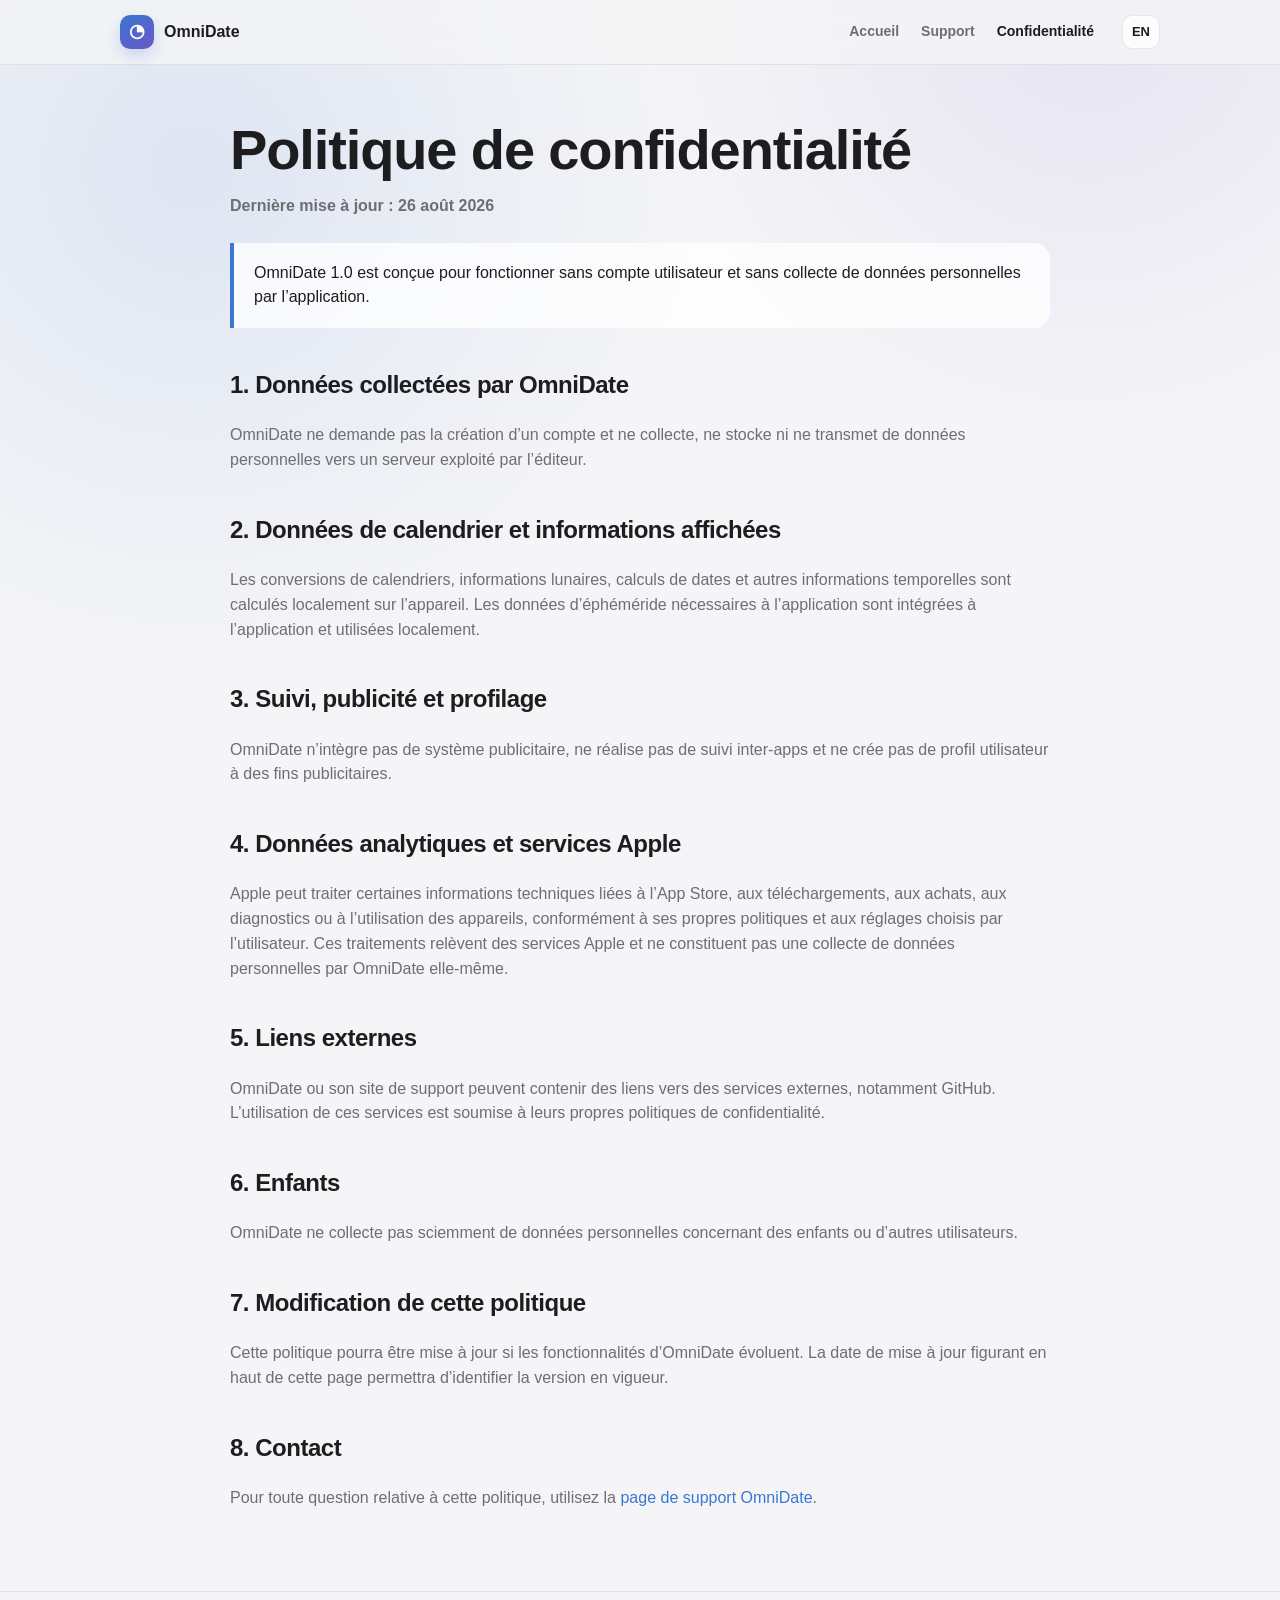
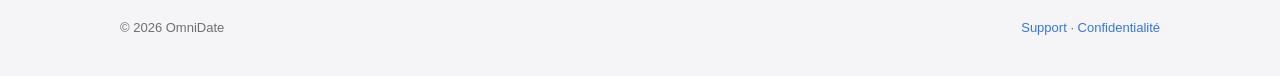
==== privacy.html @ d21fefaf "Add files via upload" ====
<!doctype html>
<html lang="fr">
<head>
  <meta charset="utf-8">
  <meta name="viewport" content="width=device-width, initial-scale=1">
  <meta name="description" content="Politique de confidentialité de l'application OmniDate.">
  <title>Confidentialité — OmniDate</title>
  <link rel="stylesheet" href="styles.css">
</head>
<body>

<header>
  <div class="wrap">
    <nav aria-label="Navigation principale">
      <a class="brand" href="index.html">
        <span class="logo">◔</span>
        <span>OmniDate</span>
      </a>
      <a class="navlink " href="index.html">
        <span data-lang="fr">Accueil</span><span data-lang="en">Home</span>
      </a>
      <a class="navlink " href="support.html">Support</a>
      <a class="navlink active" href="privacy.html">
        <span data-lang="fr">Confidentialité</span><span data-lang="en">Privacy</span>
      </a>
      <button id="langButton" class="lang" type="button" aria-label="Changer de langue">EN</button>
    </nav>
  </div>
</header>

<main class="content">
  <div data-lang="fr">
    <h1>Politique de confidentialité</h1>
    <p><strong>Dernière mise à jour : 26 août 2026</strong></p>

    <div class="notice">
      OmniDate 1.0 est conçue pour fonctionner sans compte utilisateur et sans collecte
      de données personnelles par l’application.
    </div>

    <h2>1. Données collectées par OmniDate</h2>
    <p>
      OmniDate ne demande pas la création d’un compte et ne collecte, ne stocke ni ne
      transmet de données personnelles vers un serveur exploité par l’éditeur.
    </p>

    <h2>2. Données de calendrier et informations affichées</h2>
    <p>
      Les conversions de calendriers, informations lunaires, calculs de dates et autres
      informations temporelles sont calculés localement sur l’appareil. Les données
      d’éphéméride nécessaires à l’application sont intégrées à l’application et utilisées
      localement.
    </p>

    <h2>3. Suivi, publicité et profilage</h2>
    <p>
      OmniDate n’intègre pas de système publicitaire, ne réalise pas de suivi inter-apps
      et ne crée pas de profil utilisateur à des fins publicitaires.
    </p>

    <h2>4. Données analytiques et services Apple</h2>
    <p>
      Apple peut traiter certaines informations techniques liées à l’App Store,
      aux téléchargements, aux achats, aux diagnostics ou à l’utilisation des appareils,
      conformément à ses propres politiques et aux réglages choisis par l’utilisateur.
      Ces traitements relèvent des services Apple et ne constituent pas une collecte
      de données personnelles par OmniDate elle-même.
    </p>

    <h2>5. Liens externes</h2>
    <p>
      OmniDate ou son site de support peuvent contenir des liens vers des services externes,
      notamment GitHub. L’utilisation de ces services est soumise à leurs propres politiques
      de confidentialité.
    </p>

    <h2>6. Enfants</h2>
    <p>
      OmniDate ne collecte pas sciemment de données personnelles concernant des enfants
      ou d’autres utilisateurs.
    </p>

    <h2>7. Modification de cette politique</h2>
    <p>
      Cette politique pourra être mise à jour si les fonctionnalités d’OmniDate évoluent.
      La date de mise à jour figurant en haut de cette page permettra d’identifier la version
      en vigueur.
    </p>

    <h2>8. Contact</h2>
    <p>
      Pour toute question relative à cette politique, utilisez la
      <a href="support.html">page de support OmniDate</a>.
    </p>
  </div>

  <div data-lang="en">
    <h1>Privacy Policy</h1>
    <p><strong>Last updated: August 26, 2026</strong></p>

    <div class="notice">
      OmniDate 1.0 is designed to work without a user account and without personal-data
      collection by the app.
    </div>

    <h2>1. Data collected by OmniDate</h2>
    <p>
      OmniDate does not require an account and does not collect, store or transmit personal
      data to a server operated by the developer.
    </p>

    <h2>2. Calendar data and displayed information</h2>
    <p>
      Calendar conversions, Moon information, date calculations and other time-related
      information are processed locally on the device. Name-day data required by the app
      is bundled with the app and used locally.
    </p>

    <h2>3. Tracking, advertising and profiling</h2>
    <p>
      OmniDate contains no advertising system, performs no cross-app tracking, and does not
      create advertising profiles.
    </p>

    <h2>4. Analytics data and Apple services</h2>
    <p>
      Apple may process certain technical information related to the App Store, downloads,
      purchases, diagnostics or device usage, according to Apple's own policies and the
      user's settings. Such processing is part of Apple's services and is not personal-data
      collection by OmniDate itself.
    </p>

    <h2>5. External links</h2>
    <p>
      OmniDate or its support website may contain links to external services, including
      GitHub. Use of those services is governed by their own privacy policies.
    </p>

    <h2>6. Children</h2>
    <p>
      OmniDate does not knowingly collect personal data from children or other users.
    </p>

    <h2>7. Changes to this policy</h2>
    <p>
      This policy may be updated if OmniDate's features change. The date shown at the top
      of this page identifies the current version.
    </p>

    <h2>8. Contact</h2>
    <p>
      For questions about this policy, please use the
      <a href="support.html">OmniDate support page</a>.
    </p>
  </div>
</main>

<footer>
  <div class="wrap footerrow">
    <span>© 2026 OmniDate</span>
    <span>
      <a href="support.html">Support</a> ·
      <a href="privacy.html"><span data-lang="fr">Confidentialité</span><span data-lang="en">Privacy</span></a>
    </span>
  </div>
</footer>

<script src="site.js"></script>
</body>
</html>
---- styles.css ----
:root {
  color-scheme: light dark;
  --bg: #f5f5f7;
  --card: rgba(255,255,255,.78);
  --text: #1d1d1f;
  --muted: #6e6e73;
  --line: rgba(0,0,0,.08);
  --accent: #3a76d2;
  --accent2: #6957c8;
  --shadow: 0 18px 50px rgba(0,0,0,.08);
}

@media (prefers-color-scheme: dark) {
  :root {
    --bg: #0d0d0f;
    --card: rgba(28,28,30,.82);
    --text: #f5f5f7;
    --muted: #a1a1a6;
    --line: rgba(255,255,255,.10);
    --shadow: 0 18px 50px rgba(0,0,0,.30);
  }
}

* { box-sizing: border-box; }

html { scroll-behavior: smooth; }

body {
  margin: 0;
  font-family: -apple-system, BlinkMacSystemFont, "Segoe UI", Roboto, Helvetica, Arial, sans-serif;
  color: var(--text);
  background:
    radial-gradient(circle at 15% 10%, rgba(58,118,210,.12), transparent 32rem),
    radial-gradient(circle at 85% 0%, rgba(105,87,200,.11), transparent 28rem),
    var(--bg);
  line-height: 1.55;
}

a { color: var(--accent); text-decoration: none; }
a:hover { text-decoration: underline; }

.wrap {
  width: min(1040px, calc(100% - 40px));
  margin: 0 auto;
}

header {
  position: sticky;
  top: 0;
  z-index: 20;
  backdrop-filter: blur(18px);
  -webkit-backdrop-filter: blur(18px);
  background: color-mix(in srgb, var(--bg) 78%, transparent);
  border-bottom: 1px solid var(--line);
}

nav {
  min-height: 64px;
  display: flex;
  align-items: center;
  gap: 22px;
}

.brand {
  display: inline-flex;
  align-items: center;
  gap: 10px;
  margin-right: auto;
  font-weight: 700;
  color: var(--text);
}

.brand:hover { text-decoration: none; }

.logo {
  width: 34px;
  height: 34px;
  border-radius: 10px;
  display: grid;
  place-items: center;
  background: linear-gradient(145deg, var(--accent), var(--accent2));
  color: white;
  box-shadow: 0 6px 16px rgba(58,118,210,.24);
  font-size: 18px;
}

.navlink {
  color: var(--muted);
  font-size: 14px;
  font-weight: 600;
}

.navlink.active { color: var(--text); }

.hero {
  padding: 84px 0 50px;
  text-align: center;
}

.eyebrow {
  color: var(--accent);
  font-weight: 700;
  letter-spacing: .02em;
  font-size: 14px;
}

h1 {
  margin: 10px 0 12px;
  font-size: clamp(46px, 8vw, 78px);
  line-height: .98;
  letter-spacing: -.055em;
}

.lead {
  width: min(720px, 100%);
  margin: 0 auto;
  color: var(--muted);
  font-size: clamp(19px, 2.4vw, 24px);
}

.pills {
  margin-top: 28px;
  display: flex;
  flex-wrap: wrap;
  gap: 10px;
  justify-content: center;
}

.pill {
  border: 1px solid var(--line);
  background: var(--card);
  border-radius: 999px;
  padding: 8px 13px;
  color: var(--muted);
  font-size: 13px;
  font-weight: 600;
}

.grid {
  display: grid;
  grid-template-columns: repeat(3, 1fr);
  gap: 18px;
  padding: 20px 0 70px;
}

.card {
  border: 1px solid var(--line);
  background: var(--card);
  border-radius: 24px;
  padding: 26px;
  box-shadow: var(--shadow);
  backdrop-filter: blur(16px);
  -webkit-backdrop-filter: blur(16px);
}

.card h2, .content h1, .content h2 { letter-spacing: -.02em; }
.card h2 { margin-top: 0; font-size: 21px; }
.card p { margin-bottom: 0; color: var(--muted); }

.icon {
  font-size: 26px;
  margin-bottom: 16px;
}

.content {
  width: min(820px, calc(100% - 40px));
  margin: 58px auto 80px;
}

.content h1 {
  font-size: clamp(38px, 6vw, 56px);
  margin-bottom: 12px;
}

.content h2 {
  margin-top: 38px;
  font-size: 24px;
}

.content p, .content li {
  color: var(--muted);
}

.notice {
  margin: 24px 0;
  padding: 18px 20px;
  border-left: 4px solid var(--accent);
  background: var(--card);
  border-radius: 0 16px 16px 0;
}

.actions {
  display: flex;
  flex-wrap: wrap;
  gap: 12px;
  margin: 28px 0;
}

.button {
  display: inline-flex;
  align-items: center;
  justify-content: center;
  padding: 11px 16px;
  border-radius: 12px;
  background: var(--accent);
  color: white;
  font-weight: 700;
}

.button.secondary {
  color: var(--text);
  background: var(--card);
  border: 1px solid var(--line);
}

.button:hover { text-decoration: none; filter: brightness(.98); }

.lang {
  margin-left: 6px;
  border: 1px solid var(--line);
  background: var(--card);
  color: var(--text);
  border-radius: 10px;
  padding: 6px 9px;
  font: inherit;
  font-size: 13px;
  font-weight: 700;
  cursor: pointer;
}

[data-lang="en"] { display: none; }
body.en [data-lang="fr"] { display: none; }
body.en [data-lang="en"] { display: block; }
body.en span[data-lang="en"], body.en a[data-lang="en"] { display: inline; }

footer {
  border-top: 1px solid var(--line);
  color: var(--muted);
  font-size: 13px;
  padding: 26px 0 38px;
}

.footerrow {
  display: flex;
  justify-content: space-between;
  gap: 18px;
  flex-wrap: wrap;
}

@media (max-width: 760px) {
  nav { gap: 12px; }
  .navlink { display: none; }
  .grid { grid-template-columns: 1fr; }
  .hero { padding-top: 58px; }
  .card { padding: 22px; }
}
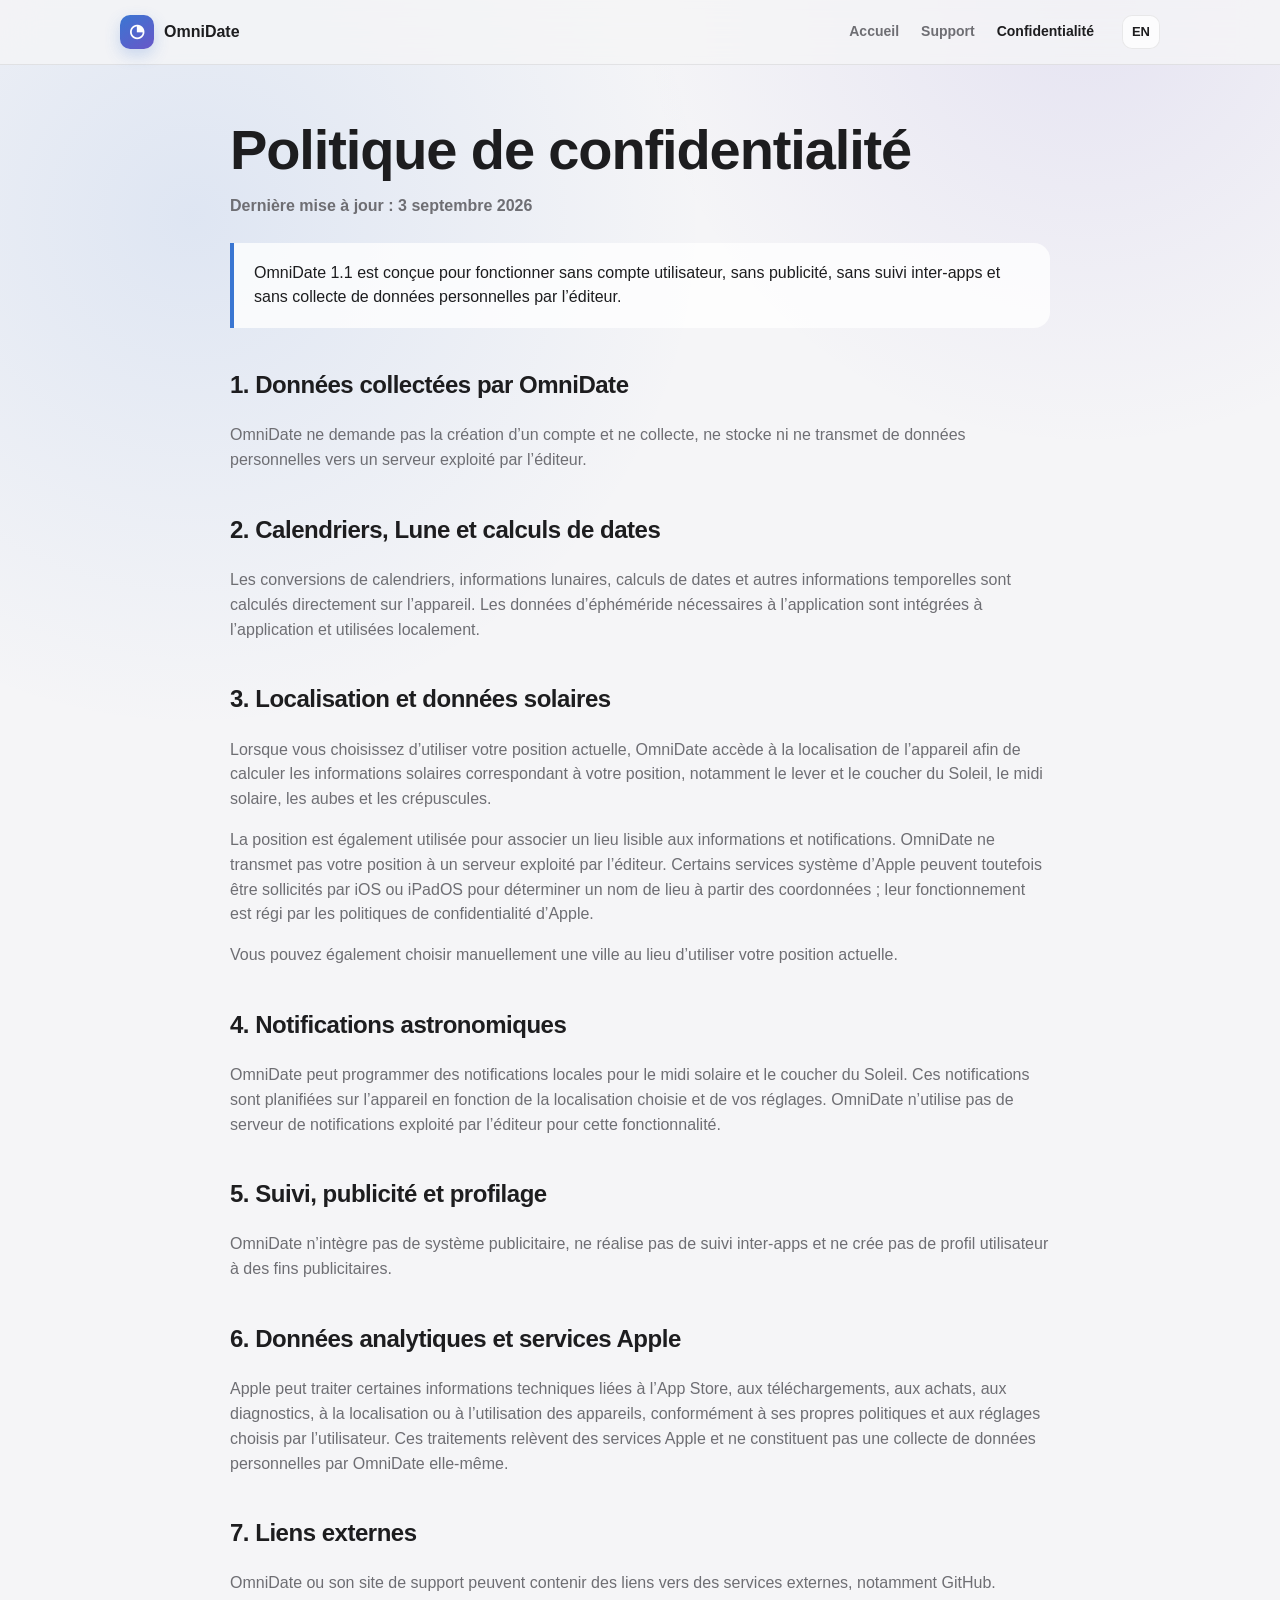
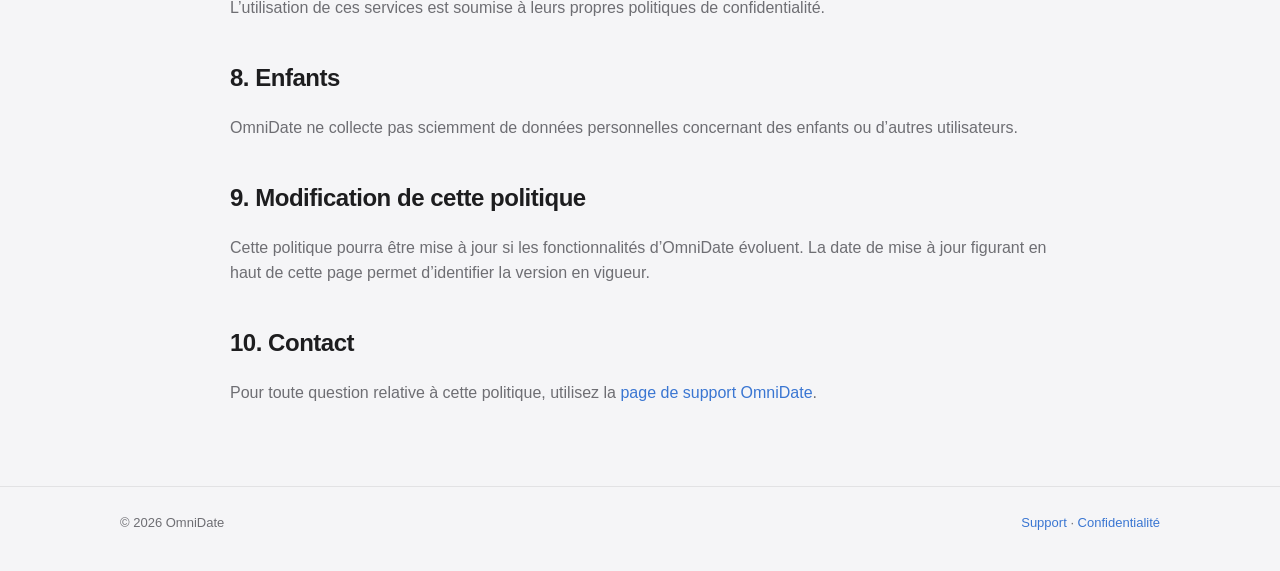
==== commit 0ded9ef9: "Revise privacy policy for OmniDate 1.1" ====
--- a/privacy.html
+++ b/privacy.html
@@ -16,10 +16,10 @@
         <span class="logo">◔</span>
         <span>OmniDate</span>
       </a>
-      <a class="navlink " href="index.html">
+      <a class="navlink" href="index.html">
         <span data-lang="fr">Accueil</span><span data-lang="en">Home</span>
       </a>
-      <a class="navlink " href="support.html">Support</a>
+      <a class="navlink" href="support.html">Support</a>
       <a class="navlink active" href="privacy.html">
         <span data-lang="fr">Confidentialité</span><span data-lang="en">Privacy</span>
       </a>
@@ -31,63 +31,82 @@
 <main class="content">
   <div data-lang="fr">
     <h1>Politique de confidentialité</h1>
-    <p><strong>Dernière mise à jour : 26 août 2026</strong></p>
+    <p><strong>Dernière mise à jour : 3 septembre 2026</strong></p>
 
     <div class="notice">
-      OmniDate 1.0 est conçue pour fonctionner sans compte utilisateur et sans collecte
-      de données personnelles par l’application.
+      OmniDate 1.1 est conçue pour fonctionner sans compte utilisateur, sans publicité,
+      sans suivi inter-apps et sans collecte de données personnelles par l’éditeur.
     </div>
 
     <h2>1. Données collectées par OmniDate</h2>
     <p>
-      OmniDate ne demande pas la création d’un compte et ne collecte, ne stocke ni ne
-      transmet de données personnelles vers un serveur exploité par l’éditeur.
-    </p>
-
-    <h2>2. Données de calendrier et informations affichées</h2>
-    <p>
-      Les conversions de calendriers, informations lunaires, calculs de dates et autres
-      informations temporelles sont calculés localement sur l’appareil. Les données
-      d’éphéméride nécessaires à l’application sont intégrées à l’application et utilisées
-      localement.
-    </p>
-
-    <h2>3. Suivi, publicité et profilage</h2>
+      OmniDate ne demande pas la création d’un compte et ne collecte, ne stocke ni ne transmet
+      de données personnelles vers un serveur exploité par l’éditeur.
+    </p>
+
+    <h2>2. Calendriers, Lune et calculs de dates</h2>
+    <p>
+      Les conversions de calendriers, informations lunaires, calculs de dates et autres informations
+      temporelles sont calculés directement sur l’appareil. Les données d’éphéméride nécessaires
+      à l’application sont intégrées à l’application et utilisées localement.
+    </p>
+
+    <h2>3. Localisation et données solaires</h2>
+    <p>
+      Lorsque vous choisissez d’utiliser votre position actuelle, OmniDate accède à la localisation
+      de l’appareil afin de calculer les informations solaires correspondant à votre position,
+      notamment le lever et le coucher du Soleil, le midi solaire, les aubes et les crépuscules.
+    </p>
+    <p>
+      La position est également utilisée pour associer un lieu lisible aux informations et notifications.
+      OmniDate ne transmet pas votre position à un serveur exploité par l’éditeur. Certains services système
+      d’Apple peuvent toutefois être sollicités par iOS ou iPadOS pour déterminer un nom de lieu à partir
+      des coordonnées ; leur fonctionnement est régi par les politiques de confidentialité d’Apple.
+    </p>
+    <p>
+      Vous pouvez également choisir manuellement une ville au lieu d’utiliser votre position actuelle.
+    </p>
+
+    <h2>4. Notifications astronomiques</h2>
+    <p>
+      OmniDate peut programmer des notifications locales pour le midi solaire et le coucher du Soleil.
+      Ces notifications sont planifiées sur l’appareil en fonction de la localisation choisie et de vos réglages.
+      OmniDate n’utilise pas de serveur de notifications exploité par l’éditeur pour cette fonctionnalité.
+    </p>
+
+    <h2>5. Suivi, publicité et profilage</h2>
     <p>
       OmniDate n’intègre pas de système publicitaire, ne réalise pas de suivi inter-apps
       et ne crée pas de profil utilisateur à des fins publicitaires.
     </p>
 
-    <h2>4. Données analytiques et services Apple</h2>
-    <p>
-      Apple peut traiter certaines informations techniques liées à l’App Store,
-      aux téléchargements, aux achats, aux diagnostics ou à l’utilisation des appareils,
-      conformément à ses propres politiques et aux réglages choisis par l’utilisateur.
-      Ces traitements relèvent des services Apple et ne constituent pas une collecte
-      de données personnelles par OmniDate elle-même.
-    </p>
-
-    <h2>5. Liens externes</h2>
+    <h2>6. Données analytiques et services Apple</h2>
+    <p>
+      Apple peut traiter certaines informations techniques liées à l’App Store, aux téléchargements,
+      aux achats, aux diagnostics, à la localisation ou à l’utilisation des appareils, conformément à ses propres
+      politiques et aux réglages choisis par l’utilisateur. Ces traitements relèvent des services Apple et ne
+      constituent pas une collecte de données personnelles par OmniDate elle-même.
+    </p>
+
+    <h2>7. Liens externes</h2>
     <p>
       OmniDate ou son site de support peuvent contenir des liens vers des services externes,
-      notamment GitHub. L’utilisation de ces services est soumise à leurs propres politiques
-      de confidentialité.
-    </p>
-
-    <h2>6. Enfants</h2>
+      notamment GitHub. L’utilisation de ces services est soumise à leurs propres politiques de confidentialité.
+    </p>
+
+    <h2>8. Enfants</h2>
     <p>
       OmniDate ne collecte pas sciemment de données personnelles concernant des enfants
       ou d’autres utilisateurs.
     </p>
 
-    <h2>7. Modification de cette politique</h2>
+    <h2>9. Modification de cette politique</h2>
     <p>
       Cette politique pourra être mise à jour si les fonctionnalités d’OmniDate évoluent.
-      La date de mise à jour figurant en haut de cette page permettra d’identifier la version
-      en vigueur.
-    </p>
-
-    <h2>8. Contact</h2>
+      La date de mise à jour figurant en haut de cette page permet d’identifier la version en vigueur.
+    </p>
+
+    <h2>10. Contact</h2>
     <p>
       Pour toute question relative à cette politique, utilisez la
       <a href="support.html">page de support OmniDate</a>.
@@ -96,11 +115,11 @@
 
   <div data-lang="en">
     <h1>Privacy Policy</h1>
-    <p><strong>Last updated: August 26, 2026</strong></p>
+    <p><strong>Last updated: September 3, 2026</strong></p>
 
     <div class="notice">
-      OmniDate 1.0 is designed to work without a user account and without personal-data
-      collection by the app.
+      OmniDate 1.1 is designed to work without a user account, advertising,
+      cross-app tracking or personal-data collection by the developer.
     </div>
 
     <h2>1. Data collected by OmniDate</h2>
@@ -109,45 +128,66 @@
       data to a server operated by the developer.
     </p>
 
-    <h2>2. Calendar data and displayed information</h2>
-    <p>
-      Calendar conversions, Moon information, date calculations and other time-related
-      information are processed locally on the device. Name-day data required by the app
-      is bundled with the app and used locally.
-    </p>
-
-    <h2>3. Tracking, advertising and profiling</h2>
-    <p>
-      OmniDate contains no advertising system, performs no cross-app tracking, and does not
-      create advertising profiles.
-    </p>
-
-    <h2>4. Analytics data and Apple services</h2>
-    <p>
-      Apple may process certain technical information related to the App Store, downloads,
-      purchases, diagnostics or device usage, according to Apple's own policies and the
-      user's settings. Such processing is part of Apple's services and is not personal-data
-      collection by OmniDate itself.
-    </p>
-
-    <h2>5. External links</h2>
-    <p>
-      OmniDate or its support website may contain links to external services, including
-      GitHub. Use of those services is governed by their own privacy policies.
-    </p>
-
-    <h2>6. Children</h2>
+    <h2>2. Calendars, Moon information and date calculations</h2>
+    <p>
+      Calendar conversions, Moon information, date calculations and other time-related information
+      are processed directly on the device. Ephemeris data required by the app is bundled with the app
+      and used locally.
+    </p>
+
+    <h2>3. Location and solar data</h2>
+    <p>
+      When you choose to use your current location, OmniDate accesses the device location to calculate
+      solar information for that position, including sunrise, sunset, solar noon, dawn and dusk.
+    </p>
+    <p>
+      Location is also used to associate a readable place name with displayed information and notifications.
+      OmniDate does not send your location to a server operated by the developer. Apple system services may,
+      however, be used by iOS or iPadOS to determine a place name from coordinates; such processing is governed
+      by Apple's own privacy policies.
+    </p>
+    <p>
+      You may also select a city manually instead of using your current location.
+    </p>
+
+    <h2>4. Astronomical notifications</h2>
+    <p>
+      OmniDate can schedule local notifications for solar noon and sunset. These notifications are scheduled
+      on the device according to the selected location and your settings. OmniDate does not use a notification
+      server operated by the developer for this feature.
+    </p>
+
+    <h2>5. Tracking, advertising and profiling</h2>
+    <p>
+      OmniDate contains no advertising system, performs no cross-app tracking and does not create
+      advertising profiles.
+    </p>
+
+    <h2>6. Analytics data and Apple services</h2>
+    <p>
+      Apple may process certain technical information related to the App Store, downloads, purchases,
+      diagnostics, location or device usage, according to Apple's own policies and the user's settings.
+      Such processing is part of Apple's services and is not personal-data collection by OmniDate itself.
+    </p>
+
+    <h2>7. External links</h2>
+    <p>
+      OmniDate or its support website may contain links to external services, including GitHub.
+      Use of those services is governed by their own privacy policies.
+    </p>
+
+    <h2>8. Children</h2>
     <p>
       OmniDate does not knowingly collect personal data from children or other users.
     </p>
 
-    <h2>7. Changes to this policy</h2>
+    <h2>9. Changes to this policy</h2>
     <p>
       This policy may be updated if OmniDate's features change. The date shown at the top
       of this page identifies the current version.
     </p>
 
-    <h2>8. Contact</h2>
+    <h2>10. Contact</h2>
     <p>
       For questions about this policy, please use the
       <a href="support.html">OmniDate support page</a>.
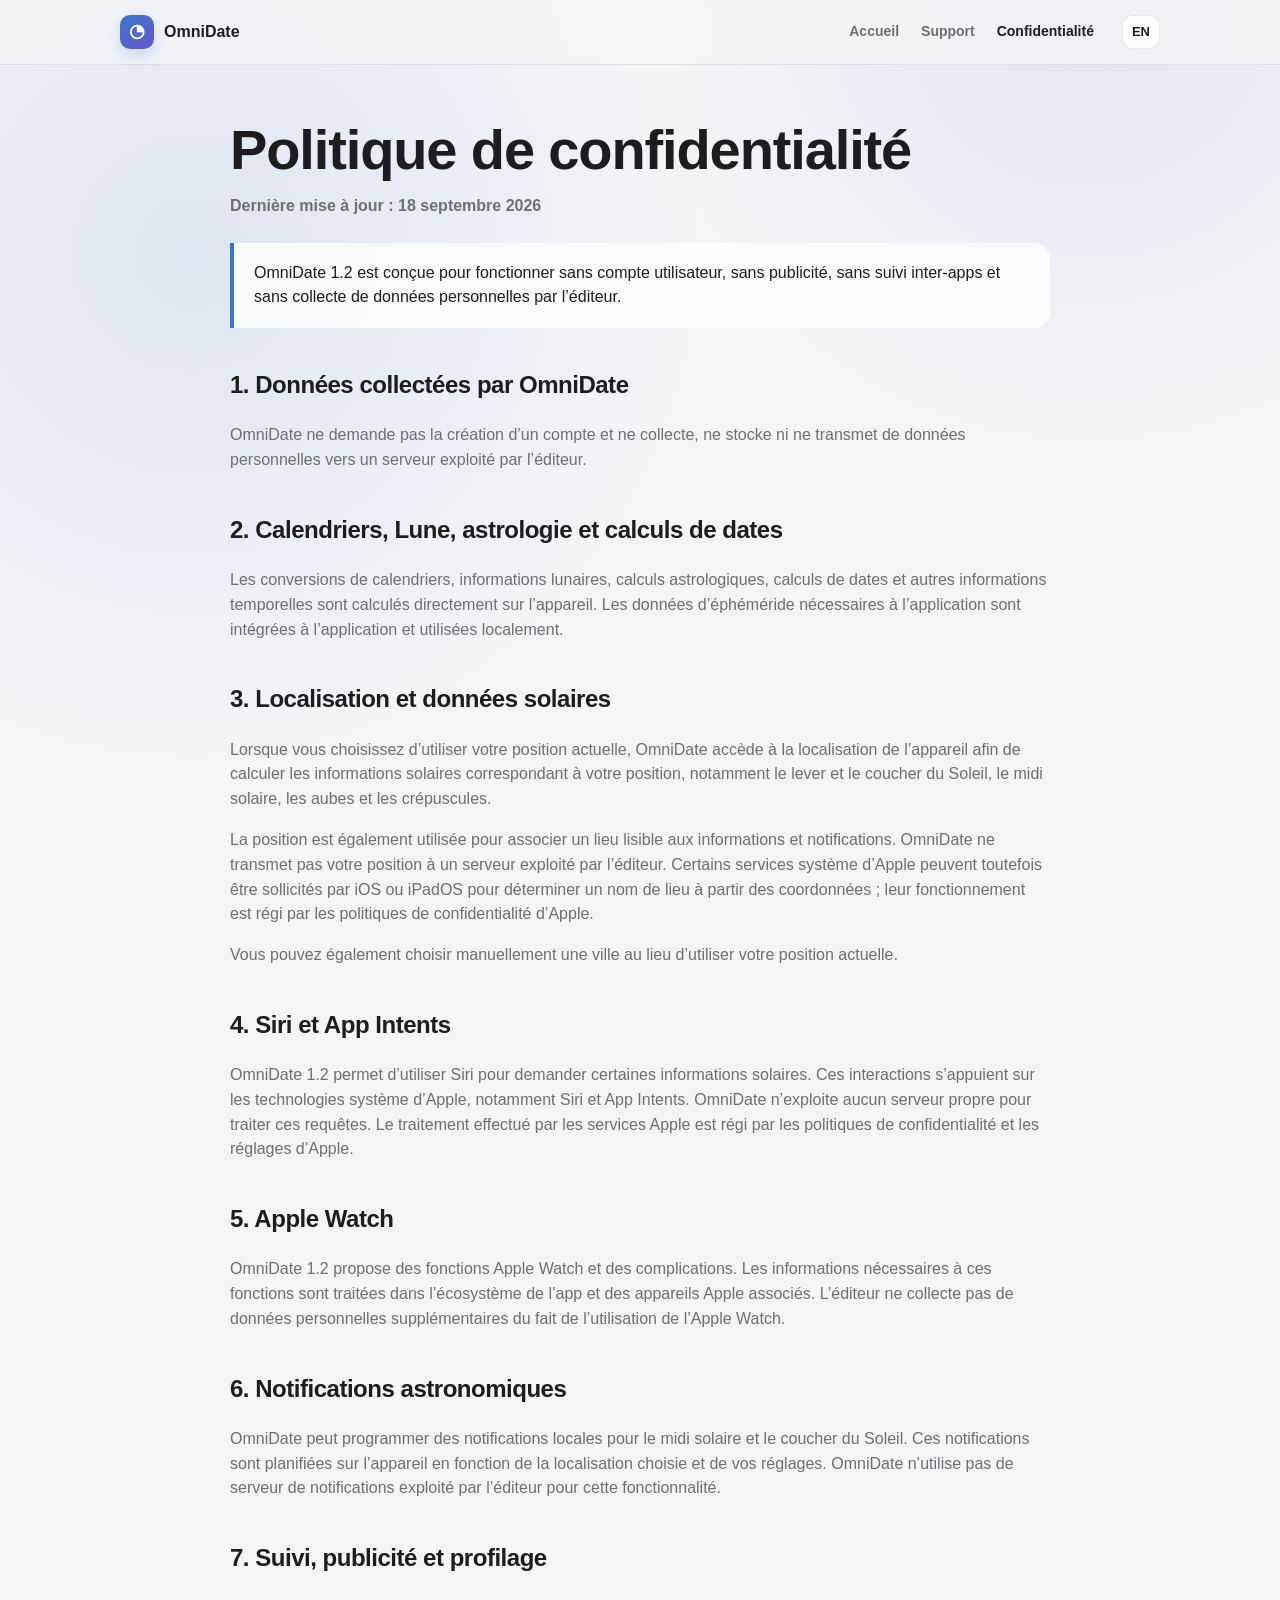
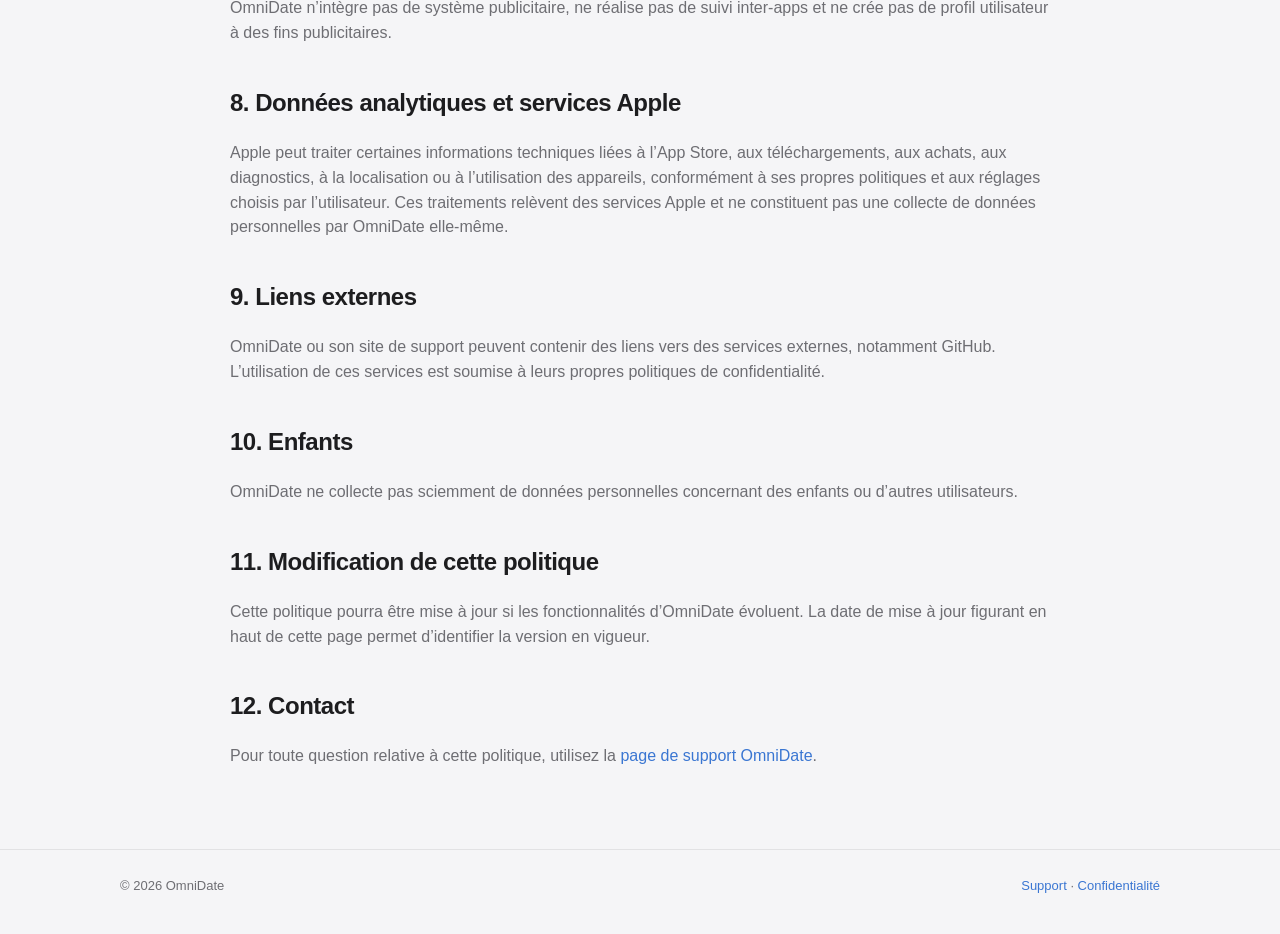
==== commit 27c5b1aa: "Add files via upload Update website for OmniDate 1.2" ====
--- a/privacy.html
+++ b/privacy.html
@@ -31,10 +31,10 @@
 <main class="content">
   <div data-lang="fr">
     <h1>Politique de confidentialité</h1>
-    <p><strong>Dernière mise à jour : 3 septembre 2026</strong></p>
+    <p><strong>Dernière mise à jour : 18 septembre 2026</strong></p>
 
     <div class="notice">
-      OmniDate 1.1 est conçue pour fonctionner sans compte utilisateur, sans publicité,
+      OmniDate 1.2 est conçue pour fonctionner sans compte utilisateur, sans publicité,
       sans suivi inter-apps et sans collecte de données personnelles par l’éditeur.
     </div>
 
@@ -44,11 +44,11 @@
       de données personnelles vers un serveur exploité par l’éditeur.
     </p>
 
-    <h2>2. Calendriers, Lune et calculs de dates</h2>
-    <p>
-      Les conversions de calendriers, informations lunaires, calculs de dates et autres informations
-      temporelles sont calculés directement sur l’appareil. Les données d’éphéméride nécessaires
-      à l’application sont intégrées à l’application et utilisées localement.
+    <h2>2. Calendriers, Lune, astrologie et calculs de dates</h2>
+    <p>
+      Les conversions de calendriers, informations lunaires, calculs astrologiques, calculs de dates
+      et autres informations temporelles sont calculés directement sur l’appareil. Les données d’éphéméride
+      nécessaires à l’application sont intégrées à l’application et utilisées localement.
     </p>
 
     <h2>3. Localisation et données solaires</h2>
@@ -67,20 +67,35 @@
       Vous pouvez également choisir manuellement une ville au lieu d’utiliser votre position actuelle.
     </p>
 
-    <h2>4. Notifications astronomiques</h2>
+    <h2>4. Siri et App Intents</h2>
+    <p>
+      OmniDate 1.2 permet d’utiliser Siri pour demander certaines informations solaires.
+      Ces interactions s’appuient sur les technologies système d’Apple, notamment Siri et App Intents.
+      OmniDate n’exploite aucun serveur propre pour traiter ces requêtes. Le traitement effectué par
+      les services Apple est régi par les politiques de confidentialité et les réglages d’Apple.
+    </p>
+
+    <h2>5. Apple Watch</h2>
+    <p>
+      OmniDate 1.2 propose des fonctions Apple Watch et des complications. Les informations nécessaires
+      à ces fonctions sont traitées dans l’écosystème de l’app et des appareils Apple associés.
+      L’éditeur ne collecte pas de données personnelles supplémentaires du fait de l’utilisation de l’Apple Watch.
+    </p>
+
+    <h2>6. Notifications astronomiques</h2>
     <p>
       OmniDate peut programmer des notifications locales pour le midi solaire et le coucher du Soleil.
       Ces notifications sont planifiées sur l’appareil en fonction de la localisation choisie et de vos réglages.
       OmniDate n’utilise pas de serveur de notifications exploité par l’éditeur pour cette fonctionnalité.
     </p>
 
-    <h2>5. Suivi, publicité et profilage</h2>
+    <h2>7. Suivi, publicité et profilage</h2>
     <p>
       OmniDate n’intègre pas de système publicitaire, ne réalise pas de suivi inter-apps
       et ne crée pas de profil utilisateur à des fins publicitaires.
     </p>
 
-    <h2>6. Données analytiques et services Apple</h2>
+    <h2>8. Données analytiques et services Apple</h2>
     <p>
       Apple peut traiter certaines informations techniques liées à l’App Store, aux téléchargements,
       aux achats, aux diagnostics, à la localisation ou à l’utilisation des appareils, conformément à ses propres
@@ -88,25 +103,25 @@
       constituent pas une collecte de données personnelles par OmniDate elle-même.
     </p>
 
-    <h2>7. Liens externes</h2>
+    <h2>9. Liens externes</h2>
     <p>
       OmniDate ou son site de support peuvent contenir des liens vers des services externes,
       notamment GitHub. L’utilisation de ces services est soumise à leurs propres politiques de confidentialité.
     </p>
 
-    <h2>8. Enfants</h2>
+    <h2>10. Enfants</h2>
     <p>
       OmniDate ne collecte pas sciemment de données personnelles concernant des enfants
       ou d’autres utilisateurs.
     </p>
 
-    <h2>9. Modification de cette politique</h2>
+    <h2>11. Modification de cette politique</h2>
     <p>
       Cette politique pourra être mise à jour si les fonctionnalités d’OmniDate évoluent.
       La date de mise à jour figurant en haut de cette page permet d’identifier la version en vigueur.
     </p>
 
-    <h2>10. Contact</h2>
+    <h2>12. Contact</h2>
     <p>
       Pour toute question relative à cette politique, utilisez la
       <a href="support.html">page de support OmniDate</a>.
@@ -115,10 +130,10 @@
 
   <div data-lang="en">
     <h1>Privacy Policy</h1>
-    <p><strong>Last updated: September 3, 2026</strong></p>
+    <p><strong>Last updated: September 18, 2026</strong></p>
 
     <div class="notice">
-      OmniDate 1.1 is designed to work without a user account, advertising,
+      OmniDate 1.2 is designed to work without a user account, advertising,
       cross-app tracking or personal-data collection by the developer.
     </div>
 
@@ -128,11 +143,11 @@
       data to a server operated by the developer.
     </p>
 
-    <h2>2. Calendars, Moon information and date calculations</h2>
-    <p>
-      Calendar conversions, Moon information, date calculations and other time-related information
-      are processed directly on the device. Ephemeris data required by the app is bundled with the app
-      and used locally.
+    <h2>2. Calendars, Moon information, astrology and date calculations</h2>
+    <p>
+      Calendar conversions, Moon information, astrology calculations, date calculations
+      and other time-related information are processed directly on the device. Ephemeris data
+      required by the app is bundled with the app and used locally.
     </p>
 
     <h2>3. Location and solar data</h2>
@@ -150,44 +165,59 @@
       You may also select a city manually instead of using your current location.
     </p>
 
-    <h2>4. Astronomical notifications</h2>
+    <h2>4. Siri and App Intents</h2>
+    <p>
+      OmniDate 1.2 lets you use Siri to request selected solar information.
+      These interactions rely on Apple system technologies, including Siri and App Intents.
+      OmniDate does not use its own server to process these requests. Processing performed by
+      Apple services is governed by Apple's privacy policies and user settings.
+    </p>
+
+    <h2>5. Apple Watch</h2>
+    <p>
+      OmniDate 1.2 includes Apple Watch features and complications. Information required
+      for these features is handled within the app and the associated Apple device ecosystem.
+      The developer does not collect additional personal data as a result of Apple Watch use.
+    </p>
+
+    <h2>6. Astronomical notifications</h2>
     <p>
       OmniDate can schedule local notifications for solar noon and sunset. These notifications are scheduled
       on the device according to the selected location and your settings. OmniDate does not use a notification
       server operated by the developer for this feature.
     </p>
 
-    <h2>5. Tracking, advertising and profiling</h2>
+    <h2>7. Tracking, advertising and profiling</h2>
     <p>
       OmniDate contains no advertising system, performs no cross-app tracking and does not create
       advertising profiles.
     </p>
 
-    <h2>6. Analytics data and Apple services</h2>
+    <h2>8. Analytics data and Apple services</h2>
     <p>
       Apple may process certain technical information related to the App Store, downloads, purchases,
       diagnostics, location or device usage, according to Apple's own policies and the user's settings.
       Such processing is part of Apple's services and is not personal-data collection by OmniDate itself.
     </p>
 
-    <h2>7. External links</h2>
+    <h2>9. External links</h2>
     <p>
       OmniDate or its support website may contain links to external services, including GitHub.
       Use of those services is governed by their own privacy policies.
     </p>
 
-    <h2>8. Children</h2>
+    <h2>10. Children</h2>
     <p>
       OmniDate does not knowingly collect personal data from children or other users.
     </p>
 
-    <h2>9. Changes to this policy</h2>
+    <h2>11. Changes to this policy</h2>
     <p>
       This policy may be updated if OmniDate's features change. The date shown at the top
       of this page identifies the current version.
     </p>
 
-    <h2>10. Contact</h2>
+    <h2>12. Contact</h2>
     <p>
       For questions about this policy, please use the
       <a href="support.html">OmniDate support page</a>.
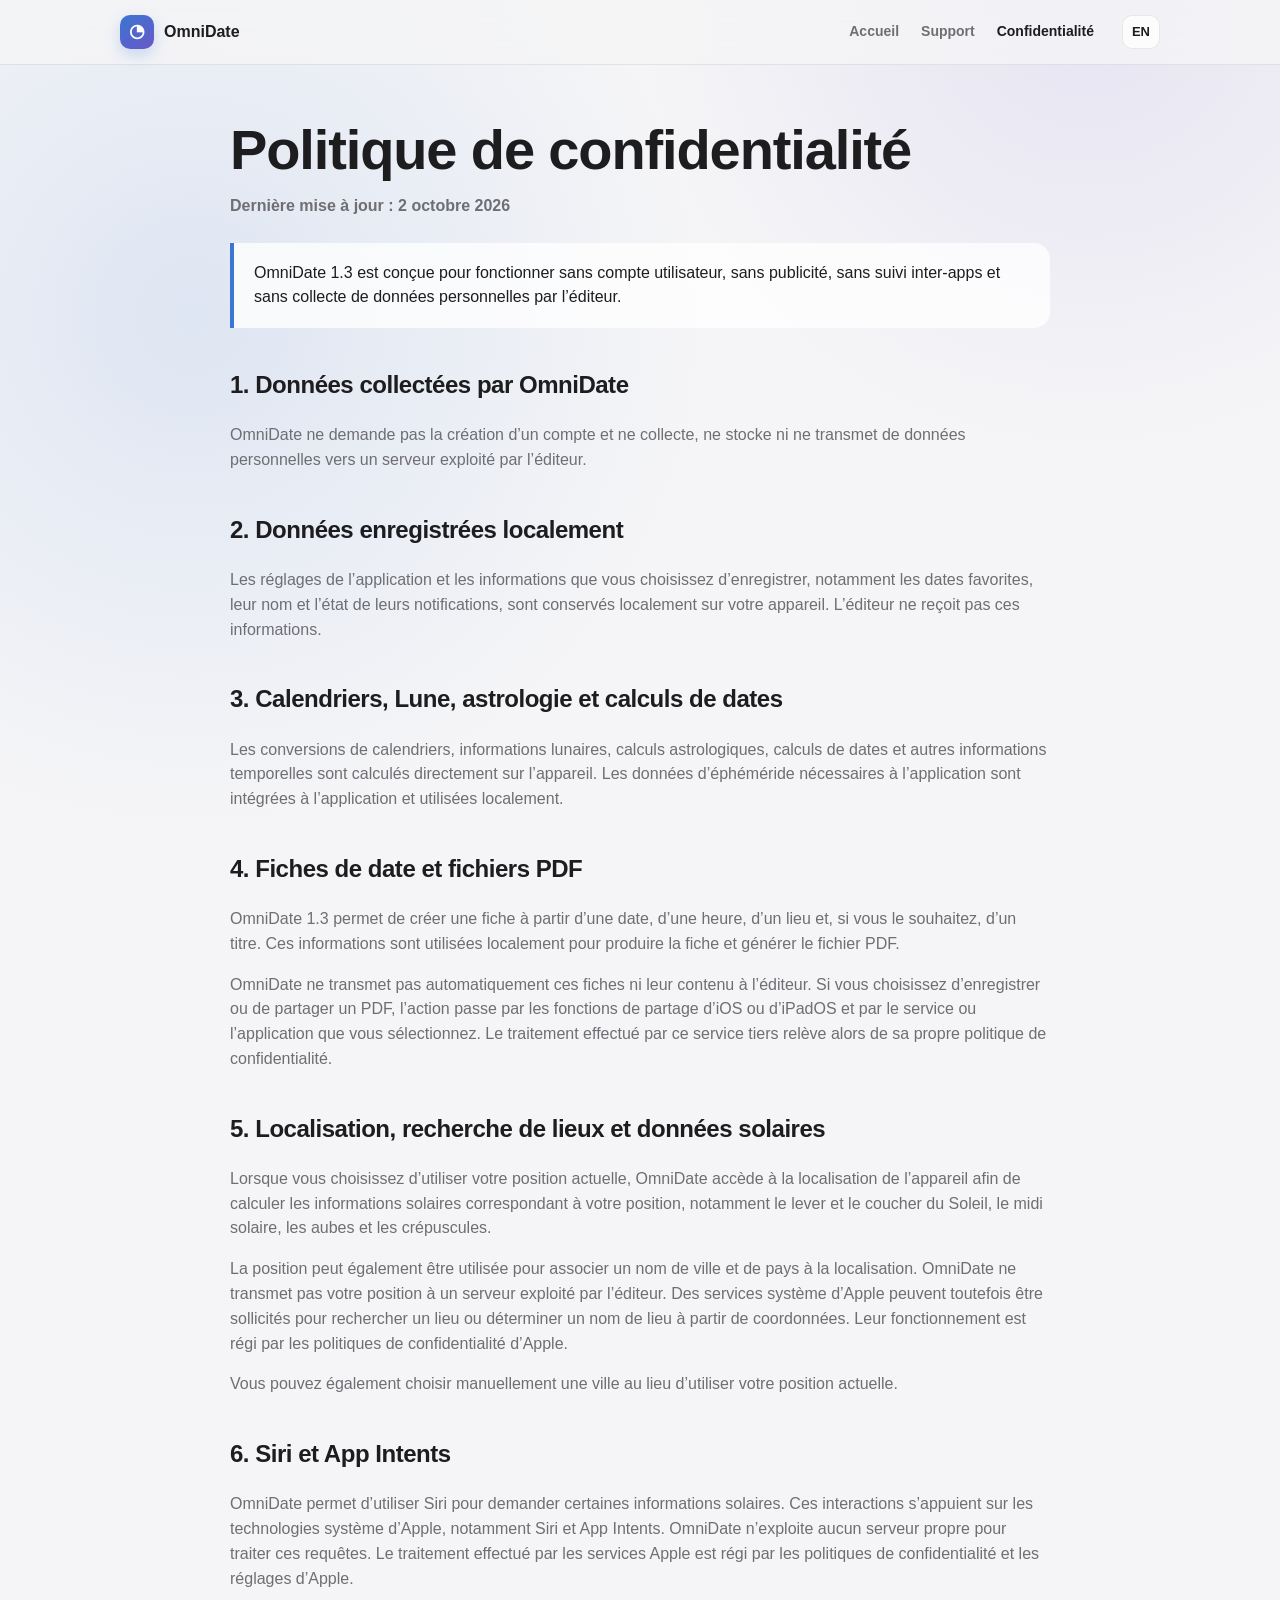
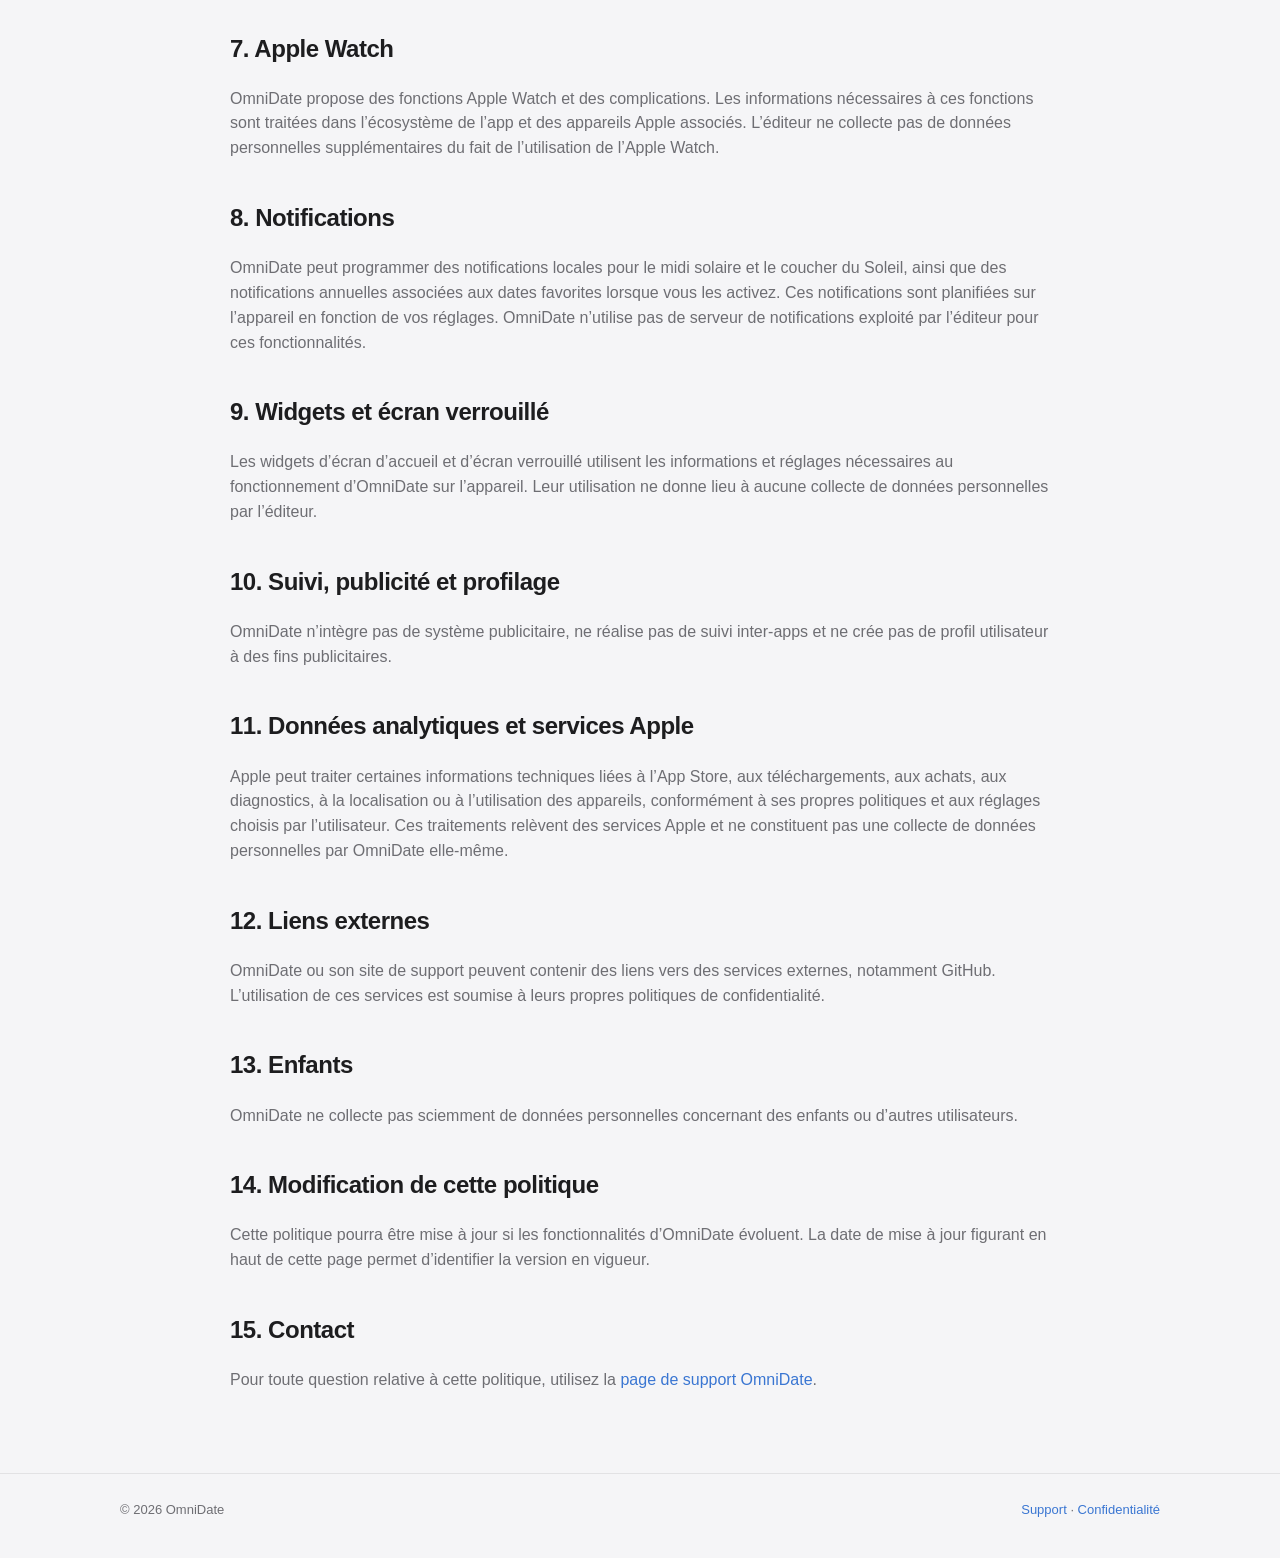
==== commit 579d8b65: "Version 1.3 (17)" ====
--- a/privacy.html
+++ b/privacy.html
@@ -31,10 +31,10 @@
 <main class="content">
   <div data-lang="fr">
     <h1>Politique de confidentialité</h1>
-    <p><strong>Dernière mise à jour : 18 septembre 2026</strong></p>
+    <p><strong>Dernière mise à jour : 2 octobre 2026</strong></p>
 
     <div class="notice">
-      OmniDate 1.2 est conçue pour fonctionner sans compte utilisateur, sans publicité,
+      OmniDate 1.3 est conçue pour fonctionner sans compte utilisateur, sans publicité,
       sans suivi inter-apps et sans collecte de données personnelles par l’éditeur.
     </div>
 
@@ -44,58 +44,86 @@
       de données personnelles vers un serveur exploité par l’éditeur.
     </p>
 
-    <h2>2. Calendriers, Lune, astrologie et calculs de dates</h2>
+    <h2>2. Données enregistrées localement</h2>
+    <p>
+      Les réglages de l’application et les informations que vous choisissez d’enregistrer,
+      notamment les dates favorites, leur nom et l’état de leurs notifications, sont conservés
+      localement sur votre appareil. L’éditeur ne reçoit pas ces informations.
+    </p>
+
+    <h2>3. Calendriers, Lune, astrologie et calculs de dates</h2>
     <p>
       Les conversions de calendriers, informations lunaires, calculs astrologiques, calculs de dates
       et autres informations temporelles sont calculés directement sur l’appareil. Les données d’éphéméride
       nécessaires à l’application sont intégrées à l’application et utilisées localement.
     </p>
 
-    <h2>3. Localisation et données solaires</h2>
+    <h2>4. Fiches de date et fichiers PDF</h2>
+    <p>
+      OmniDate 1.3 permet de créer une fiche à partir d’une date, d’une heure, d’un lieu
+      et, si vous le souhaitez, d’un titre. Ces informations sont utilisées localement pour produire
+      la fiche et générer le fichier PDF.
+    </p>
+    <p>
+      OmniDate ne transmet pas automatiquement ces fiches ni leur contenu à l’éditeur.
+      Si vous choisissez d’enregistrer ou de partager un PDF, l’action passe par les fonctions
+      de partage d’iOS ou d’iPadOS et par le service ou l’application que vous sélectionnez.
+      Le traitement effectué par ce service tiers relève alors de sa propre politique de confidentialité.
+    </p>
+
+    <h2>5. Localisation, recherche de lieux et données solaires</h2>
     <p>
       Lorsque vous choisissez d’utiliser votre position actuelle, OmniDate accède à la localisation
       de l’appareil afin de calculer les informations solaires correspondant à votre position,
       notamment le lever et le coucher du Soleil, le midi solaire, les aubes et les crépuscules.
     </p>
     <p>
-      La position est également utilisée pour associer un lieu lisible aux informations et notifications.
-      OmniDate ne transmet pas votre position à un serveur exploité par l’éditeur. Certains services système
-      d’Apple peuvent toutefois être sollicités par iOS ou iPadOS pour déterminer un nom de lieu à partir
-      des coordonnées ; leur fonctionnement est régi par les politiques de confidentialité d’Apple.
+      La position peut également être utilisée pour associer un nom de ville et de pays à la localisation.
+      OmniDate ne transmet pas votre position à un serveur exploité par l’éditeur. Des services système
+      d’Apple peuvent toutefois être sollicités pour rechercher un lieu ou déterminer un nom de lieu
+      à partir de coordonnées. Leur fonctionnement est régi par les politiques de confidentialité d’Apple.
     </p>
     <p>
       Vous pouvez également choisir manuellement une ville au lieu d’utiliser votre position actuelle.
     </p>
 
-    <h2>4. Siri et App Intents</h2>
-    <p>
-      OmniDate 1.2 permet d’utiliser Siri pour demander certaines informations solaires.
+    <h2>6. Siri et App Intents</h2>
+    <p>
+      OmniDate permet d’utiliser Siri pour demander certaines informations solaires.
       Ces interactions s’appuient sur les technologies système d’Apple, notamment Siri et App Intents.
       OmniDate n’exploite aucun serveur propre pour traiter ces requêtes. Le traitement effectué par
       les services Apple est régi par les politiques de confidentialité et les réglages d’Apple.
     </p>
 
-    <h2>5. Apple Watch</h2>
-    <p>
-      OmniDate 1.2 propose des fonctions Apple Watch et des complications. Les informations nécessaires
+    <h2>7. Apple Watch</h2>
+    <p>
+      OmniDate propose des fonctions Apple Watch et des complications. Les informations nécessaires
       à ces fonctions sont traitées dans l’écosystème de l’app et des appareils Apple associés.
       L’éditeur ne collecte pas de données personnelles supplémentaires du fait de l’utilisation de l’Apple Watch.
     </p>
 
-    <h2>6. Notifications astronomiques</h2>
-    <p>
-      OmniDate peut programmer des notifications locales pour le midi solaire et le coucher du Soleil.
-      Ces notifications sont planifiées sur l’appareil en fonction de la localisation choisie et de vos réglages.
-      OmniDate n’utilise pas de serveur de notifications exploité par l’éditeur pour cette fonctionnalité.
-    </p>
-
-    <h2>7. Suivi, publicité et profilage</h2>
+    <h2>8. Notifications</h2>
+    <p>
+      OmniDate peut programmer des notifications locales pour le midi solaire et le coucher du Soleil,
+      ainsi que des notifications annuelles associées aux dates favorites lorsque vous les activez.
+      Ces notifications sont planifiées sur l’appareil en fonction de vos réglages.
+      OmniDate n’utilise pas de serveur de notifications exploité par l’éditeur pour ces fonctionnalités.
+    </p>
+
+    <h2>9. Widgets et écran verrouillé</h2>
+    <p>
+      Les widgets d’écran d’accueil et d’écran verrouillé utilisent les informations et réglages
+      nécessaires au fonctionnement d’OmniDate sur l’appareil. Leur utilisation ne donne lieu
+      à aucune collecte de données personnelles par l’éditeur.
+    </p>
+
+    <h2>10. Suivi, publicité et profilage</h2>
     <p>
       OmniDate n’intègre pas de système publicitaire, ne réalise pas de suivi inter-apps
       et ne crée pas de profil utilisateur à des fins publicitaires.
     </p>
 
-    <h2>8. Données analytiques et services Apple</h2>
+    <h2>11. Données analytiques et services Apple</h2>
     <p>
       Apple peut traiter certaines informations techniques liées à l’App Store, aux téléchargements,
       aux achats, aux diagnostics, à la localisation ou à l’utilisation des appareils, conformément à ses propres
@@ -103,25 +131,25 @@
       constituent pas une collecte de données personnelles par OmniDate elle-même.
     </p>
 
-    <h2>9. Liens externes</h2>
+    <h2>12. Liens externes</h2>
     <p>
       OmniDate ou son site de support peuvent contenir des liens vers des services externes,
       notamment GitHub. L’utilisation de ces services est soumise à leurs propres politiques de confidentialité.
     </p>
 
-    <h2>10. Enfants</h2>
+    <h2>13. Enfants</h2>
     <p>
       OmniDate ne collecte pas sciemment de données personnelles concernant des enfants
       ou d’autres utilisateurs.
     </p>
 
-    <h2>11. Modification de cette politique</h2>
+    <h2>14. Modification de cette politique</h2>
     <p>
       Cette politique pourra être mise à jour si les fonctionnalités d’OmniDate évoluent.
       La date de mise à jour figurant en haut de cette page permet d’identifier la version en vigueur.
     </p>
 
-    <h2>12. Contact</h2>
+    <h2>15. Contact</h2>
     <p>
       Pour toute question relative à cette politique, utilisez la
       <a href="support.html">page de support OmniDate</a>.
@@ -130,10 +158,10 @@
 
   <div data-lang="en">
     <h1>Privacy Policy</h1>
-    <p><strong>Last updated: September 18, 2026</strong></p>
+    <p><strong>Last updated: October 2, 2026</strong></p>
 
     <div class="notice">
-      OmniDate 1.2 is designed to work without a user account, advertising,
+      OmniDate 1.3 is designed to work without a user account, advertising,
       cross-app tracking or personal-data collection by the developer.
     </div>
 
@@ -143,81 +171,108 @@
       data to a server operated by the developer.
     </p>
 
-    <h2>2. Calendars, Moon information, astrology and date calculations</h2>
+    <h2>2. Data stored locally</h2>
+    <p>
+      App settings and information you choose to save, including favourite dates,
+      their names and notification status, are stored locally on your device.
+      The developer does not receive this information.
+    </p>
+
+    <h2>3. Calendars, Moon information, astrology and date calculations</h2>
     <p>
       Calendar conversions, Moon information, astrology calculations, date calculations
       and other time-related information are processed directly on the device. Ephemeris data
       required by the app is bundled with the app and used locally.
     </p>
 
-    <h2>3. Location and solar data</h2>
+    <h2>4. Date sheets and PDF files</h2>
+    <p>
+      OmniDate 1.3 can create a date sheet from a date, time, place and, if you choose, a title.
+      This information is used locally to create the sheet and generate the PDF file.
+    </p>
+    <p>
+      OmniDate does not automatically send these sheets or their content to the developer.
+      If you choose to save or share a PDF, the action uses the sharing features provided by iOS
+      or iPadOS and the service or app you select. Processing by that third-party service is then
+      governed by its own privacy policy.
+    </p>
+
+    <h2>5. Location, place search and solar data</h2>
     <p>
       When you choose to use your current location, OmniDate accesses the device location to calculate
       solar information for that position, including sunrise, sunset, solar noon, dawn and dusk.
     </p>
     <p>
-      Location is also used to associate a readable place name with displayed information and notifications.
-      OmniDate does not send your location to a server operated by the developer. Apple system services may,
-      however, be used by iOS or iPadOS to determine a place name from coordinates; such processing is governed
-      by Apple's own privacy policies.
+      Location may also be used to associate a city and country name with the selected position.
+      OmniDate does not send your location to a server operated by the developer. Apple system services
+      may, however, be used to search for a place or determine a place name from coordinates.
+      Such processing is governed by Apple's own privacy policies.
     </p>
     <p>
       You may also select a city manually instead of using your current location.
     </p>
 
-    <h2>4. Siri and App Intents</h2>
-    <p>
-      OmniDate 1.2 lets you use Siri to request selected solar information.
+    <h2>6. Siri and App Intents</h2>
+    <p>
+      OmniDate lets you use Siri to request selected solar information.
       These interactions rely on Apple system technologies, including Siri and App Intents.
       OmniDate does not use its own server to process these requests. Processing performed by
       Apple services is governed by Apple's privacy policies and user settings.
     </p>
 
-    <h2>5. Apple Watch</h2>
-    <p>
-      OmniDate 1.2 includes Apple Watch features and complications. Information required
+    <h2>7. Apple Watch</h2>
+    <p>
+      OmniDate includes Apple Watch features and complications. Information required
       for these features is handled within the app and the associated Apple device ecosystem.
       The developer does not collect additional personal data as a result of Apple Watch use.
     </p>
 
-    <h2>6. Astronomical notifications</h2>
-    <p>
-      OmniDate can schedule local notifications for solar noon and sunset. These notifications are scheduled
-      on the device according to the selected location and your settings. OmniDate does not use a notification
-      server operated by the developer for this feature.
-    </p>
-
-    <h2>7. Tracking, advertising and profiling</h2>
+    <h2>8. Notifications</h2>
+    <p>
+      OmniDate can schedule local notifications for solar noon and sunset,
+      as well as annual notifications for favourite dates when you enable them.
+      These notifications are scheduled on the device according to your settings.
+      OmniDate does not use a notification server operated by the developer for these features.
+    </p>
+
+    <h2>9. Widgets and Lock Screen</h2>
+    <p>
+      Home Screen and Lock Screen widgets use the information and settings required
+      for OmniDate to operate on the device. Their use does not result in personal-data
+      collection by the developer.
+    </p>
+
+    <h2>10. Tracking, advertising and profiling</h2>
     <p>
       OmniDate contains no advertising system, performs no cross-app tracking and does not create
       advertising profiles.
     </p>
 
-    <h2>8. Analytics data and Apple services</h2>
+    <h2>11. Analytics data and Apple services</h2>
     <p>
       Apple may process certain technical information related to the App Store, downloads, purchases,
       diagnostics, location or device usage, according to Apple's own policies and the user's settings.
       Such processing is part of Apple's services and is not personal-data collection by OmniDate itself.
     </p>
 
-    <h2>9. External links</h2>
+    <h2>12. External links</h2>
     <p>
       OmniDate or its support website may contain links to external services, including GitHub.
       Use of those services is governed by their own privacy policies.
     </p>
 
-    <h2>10. Children</h2>
+    <h2>13. Children</h2>
     <p>
       OmniDate does not knowingly collect personal data from children or other users.
     </p>
 
-    <h2>11. Changes to this policy</h2>
+    <h2>14. Changes to this policy</h2>
     <p>
       This policy may be updated if OmniDate's features change. The date shown at the top
       of this page identifies the current version.
     </p>
 
-    <h2>12. Contact</h2>
+    <h2>15. Contact</h2>
     <p>
       For questions about this policy, please use the
       <a href="support.html">OmniDate support page</a>.
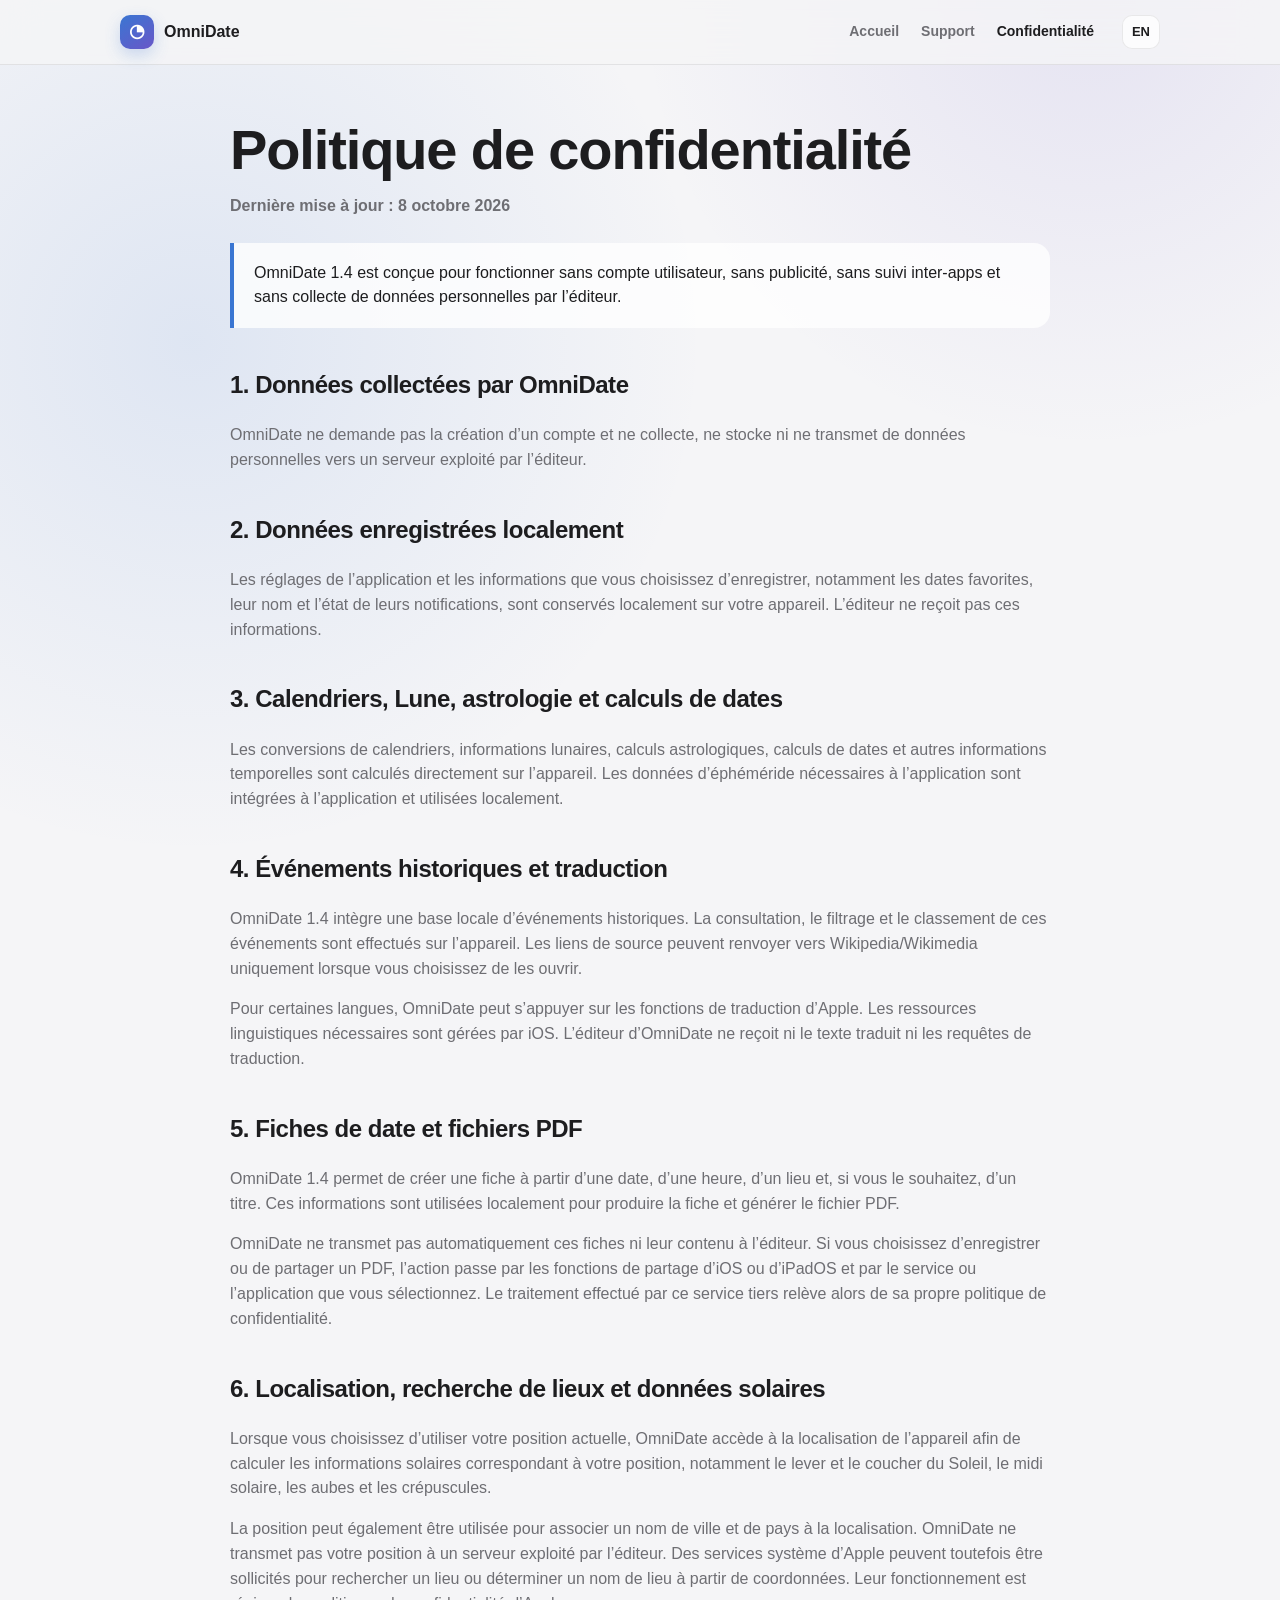
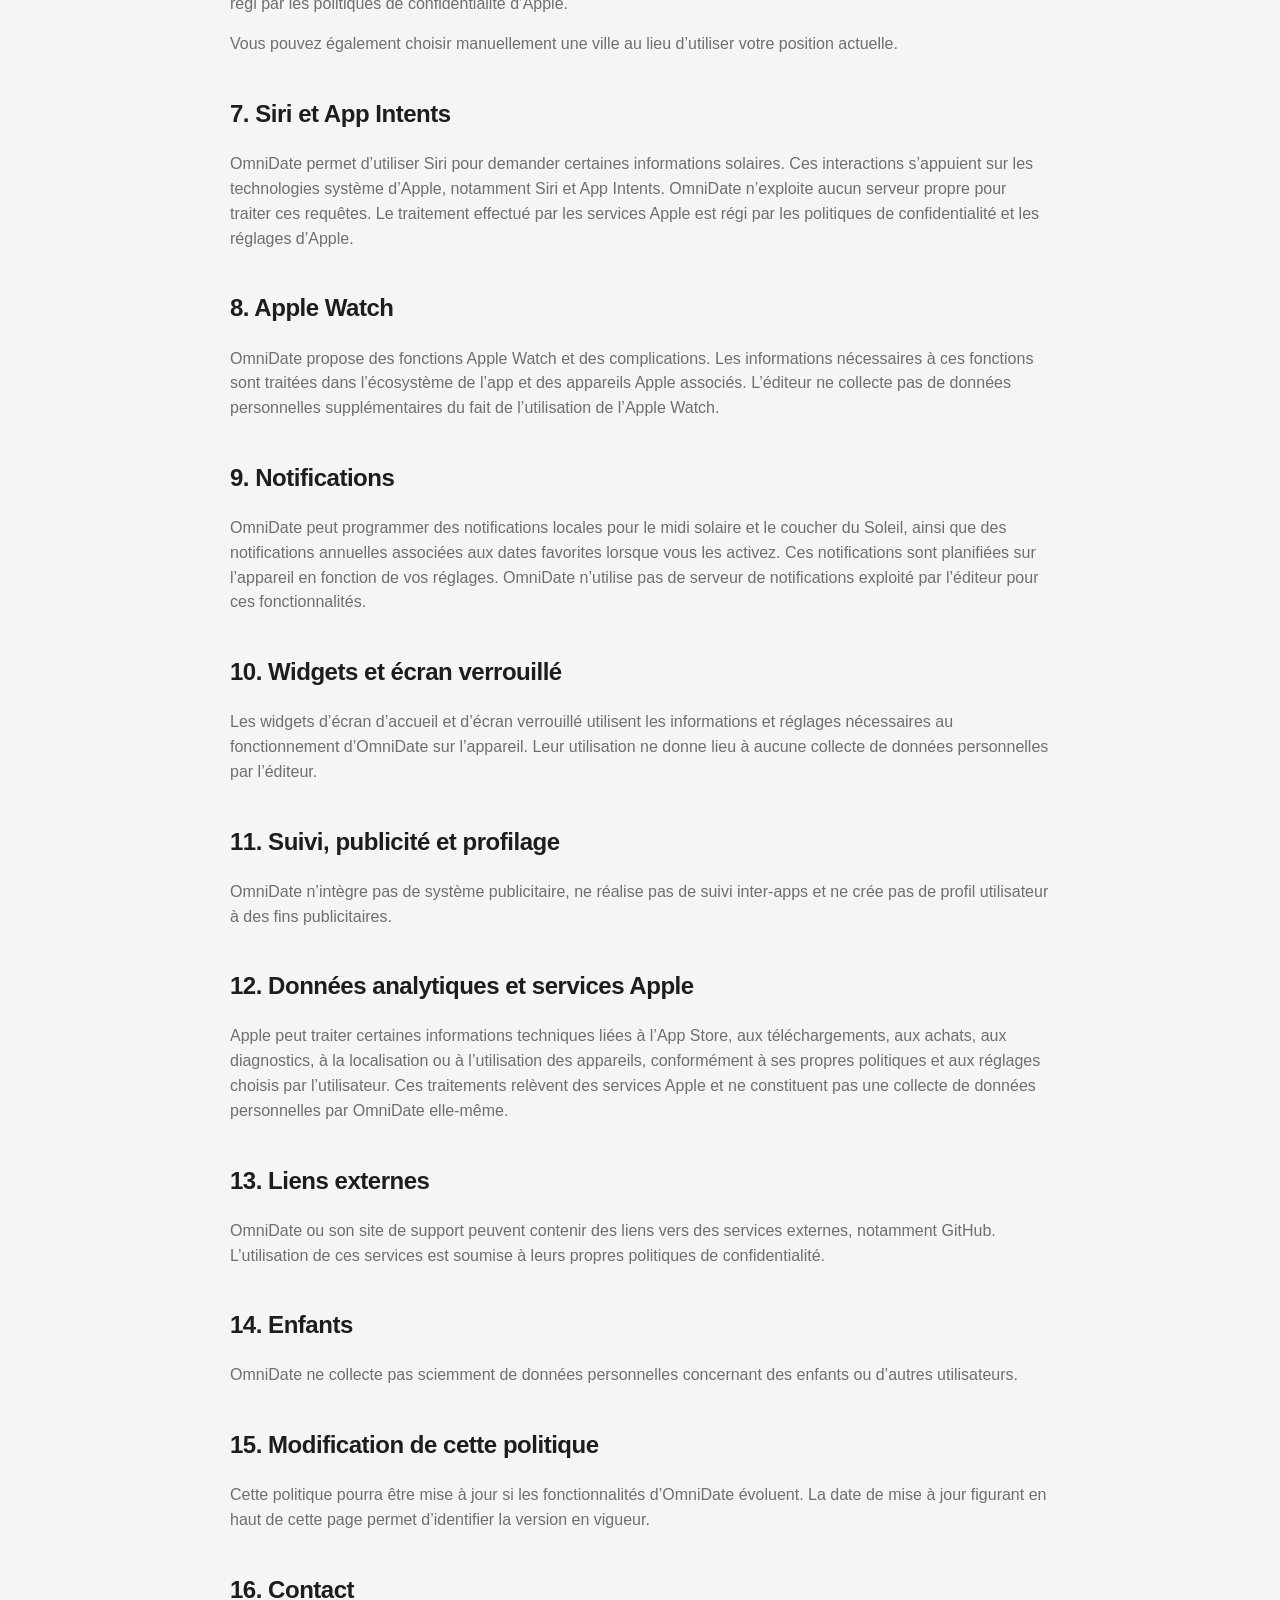
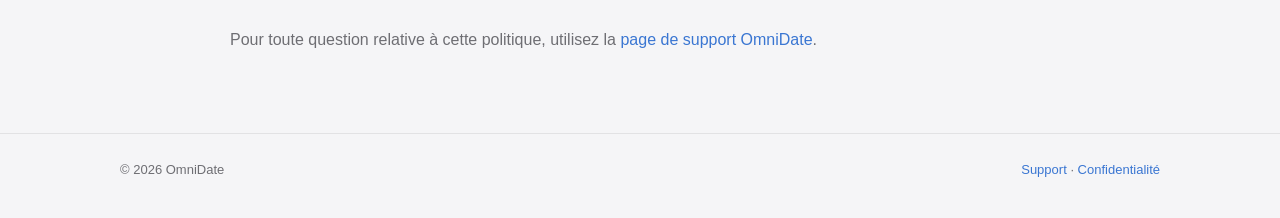
==== commit e93e8392: "Add files via upload" ====
--- a/privacy.html
+++ b/privacy.html
@@ -31,10 +31,10 @@
 <main class="content">
   <div data-lang="fr">
     <h1>Politique de confidentialité</h1>
-    <p><strong>Dernière mise à jour : 2 octobre 2026</strong></p>
+    <p><strong>Dernière mise à jour : 8 octobre 2026</strong></p>
 
     <div class="notice">
-      OmniDate 1.3 est conçue pour fonctionner sans compte utilisateur, sans publicité,
+      OmniDate 1.4 est conçue pour fonctionner sans compte utilisateur, sans publicité,
       sans suivi inter-apps et sans collecte de données personnelles par l’éditeur.
     </div>
 
@@ -58,9 +58,21 @@
       nécessaires à l’application sont intégrées à l’application et utilisées localement.
     </p>
 
-    <h2>4. Fiches de date et fichiers PDF</h2>
-    <p>
-      OmniDate 1.3 permet de créer une fiche à partir d’une date, d’une heure, d’un lieu
+    <h2>4. Événements historiques et traduction</h2>
+    <p>
+      OmniDate 1.4 intègre une base locale d’événements historiques. La consultation, le filtrage
+      et le classement de ces événements sont effectués sur l’appareil. Les liens de source peuvent
+      renvoyer vers Wikipedia/Wikimedia uniquement lorsque vous choisissez de les ouvrir.
+    </p>
+    <p>
+      Pour certaines langues, OmniDate peut s’appuyer sur les fonctions de traduction d’Apple.
+      Les ressources linguistiques nécessaires sont gérées par iOS. L’éditeur d’OmniDate ne reçoit
+      ni le texte traduit ni les requêtes de traduction.
+    </p>
+
+    <h2>5. Fiches de date et fichiers PDF</h2>
+    <p>
+      OmniDate 1.4 permet de créer une fiche à partir d’une date, d’une heure, d’un lieu
       et, si vous le souhaitez, d’un titre. Ces informations sont utilisées localement pour produire
       la fiche et générer le fichier PDF.
     </p>
@@ -71,7 +83,7 @@
       Le traitement effectué par ce service tiers relève alors de sa propre politique de confidentialité.
     </p>
 
-    <h2>5. Localisation, recherche de lieux et données solaires</h2>
+    <h2>6. Localisation, recherche de lieux et données solaires</h2>
     <p>
       Lorsque vous choisissez d’utiliser votre position actuelle, OmniDate accède à la localisation
       de l’appareil afin de calculer les informations solaires correspondant à votre position,
@@ -87,7 +99,7 @@
       Vous pouvez également choisir manuellement une ville au lieu d’utiliser votre position actuelle.
     </p>
 
-    <h2>6. Siri et App Intents</h2>
+    <h2>7. Siri et App Intents</h2>
     <p>
       OmniDate permet d’utiliser Siri pour demander certaines informations solaires.
       Ces interactions s’appuient sur les technologies système d’Apple, notamment Siri et App Intents.
@@ -95,14 +107,14 @@
       les services Apple est régi par les politiques de confidentialité et les réglages d’Apple.
     </p>
 
-    <h2>7. Apple Watch</h2>
+    <h2>8. Apple Watch</h2>
     <p>
       OmniDate propose des fonctions Apple Watch et des complications. Les informations nécessaires
       à ces fonctions sont traitées dans l’écosystème de l’app et des appareils Apple associés.
       L’éditeur ne collecte pas de données personnelles supplémentaires du fait de l’utilisation de l’Apple Watch.
     </p>
 
-    <h2>8. Notifications</h2>
+    <h2>9. Notifications</h2>
     <p>
       OmniDate peut programmer des notifications locales pour le midi solaire et le coucher du Soleil,
       ainsi que des notifications annuelles associées aux dates favorites lorsque vous les activez.
@@ -110,20 +122,20 @@
       OmniDate n’utilise pas de serveur de notifications exploité par l’éditeur pour ces fonctionnalités.
     </p>
 
-    <h2>9. Widgets et écran verrouillé</h2>
+    <h2>10. Widgets et écran verrouillé</h2>
     <p>
       Les widgets d’écran d’accueil et d’écran verrouillé utilisent les informations et réglages
       nécessaires au fonctionnement d’OmniDate sur l’appareil. Leur utilisation ne donne lieu
       à aucune collecte de données personnelles par l’éditeur.
     </p>
 
-    <h2>10. Suivi, publicité et profilage</h2>
+    <h2>11. Suivi, publicité et profilage</h2>
     <p>
       OmniDate n’intègre pas de système publicitaire, ne réalise pas de suivi inter-apps
       et ne crée pas de profil utilisateur à des fins publicitaires.
     </p>
 
-    <h2>11. Données analytiques et services Apple</h2>
+    <h2>12. Données analytiques et services Apple</h2>
     <p>
       Apple peut traiter certaines informations techniques liées à l’App Store, aux téléchargements,
       aux achats, aux diagnostics, à la localisation ou à l’utilisation des appareils, conformément à ses propres
@@ -131,25 +143,25 @@
       constituent pas une collecte de données personnelles par OmniDate elle-même.
     </p>
 
-    <h2>12. Liens externes</h2>
+    <h2>13. Liens externes</h2>
     <p>
       OmniDate ou son site de support peuvent contenir des liens vers des services externes,
       notamment GitHub. L’utilisation de ces services est soumise à leurs propres politiques de confidentialité.
     </p>
 
-    <h2>13. Enfants</h2>
+    <h2>14. Enfants</h2>
     <p>
       OmniDate ne collecte pas sciemment de données personnelles concernant des enfants
       ou d’autres utilisateurs.
     </p>
 
-    <h2>14. Modification de cette politique</h2>
+    <h2>15. Modification de cette politique</h2>
     <p>
       Cette politique pourra être mise à jour si les fonctionnalités d’OmniDate évoluent.
       La date de mise à jour figurant en haut de cette page permet d’identifier la version en vigueur.
     </p>
 
-    <h2>15. Contact</h2>
+    <h2>16. Contact</h2>
     <p>
       Pour toute question relative à cette politique, utilisez la
       <a href="support.html">page de support OmniDate</a>.
@@ -158,10 +170,10 @@
 
   <div data-lang="en">
     <h1>Privacy Policy</h1>
-    <p><strong>Last updated: October 2, 2026</strong></p>
+    <p><strong>Last updated: October 8, 2026</strong></p>
 
     <div class="notice">
-      OmniDate 1.3 is designed to work without a user account, advertising,
+      OmniDate 1.4 is designed to work without a user account, advertising,
       cross-app tracking or personal-data collection by the developer.
     </div>
 
@@ -185,9 +197,21 @@
       required by the app is bundled with the app and used locally.
     </p>
 
-    <h2>4. Date sheets and PDF files</h2>
-    <p>
-      OmniDate 1.3 can create a date sheet from a date, time, place and, if you choose, a title.
+    <h2>4. Historical events and translation</h2>
+    <p>
+      OmniDate 1.4 includes a local historical-events database. Browsing, filtering and ranking
+      these events are handled on the device. Source links may open Wikipedia/Wikimedia only
+      when you choose to follow them.
+    </p>
+    <p>
+      For some languages, OmniDate may rely on Apple’s translation features.
+      Required language resources are managed by iOS. The OmniDate developer does not receive
+      translated text or translation requests.
+    </p>
+
+    <h2>5. Date sheets and PDF files</h2>
+    <p>
+      OmniDate 1.4 can create a date sheet from a date, time, place and, if you choose, a title.
       This information is used locally to create the sheet and generate the PDF file.
     </p>
     <p>
@@ -197,7 +221,7 @@
       governed by its own privacy policy.
     </p>
 
-    <h2>5. Location, place search and solar data</h2>
+    <h2>6. Location, place search and solar data</h2>
     <p>
       When you choose to use your current location, OmniDate accesses the device location to calculate
       solar information for that position, including sunrise, sunset, solar noon, dawn and dusk.
@@ -212,7 +236,7 @@
       You may also select a city manually instead of using your current location.
     </p>
 
-    <h2>6. Siri and App Intents</h2>
+    <h2>7. Siri and App Intents</h2>
     <p>
       OmniDate lets you use Siri to request selected solar information.
       These interactions rely on Apple system technologies, including Siri and App Intents.
@@ -220,14 +244,14 @@
       Apple services is governed by Apple's privacy policies and user settings.
     </p>
 
-    <h2>7. Apple Watch</h2>
+    <h2>8. Apple Watch</h2>
     <p>
       OmniDate includes Apple Watch features and complications. Information required
       for these features is handled within the app and the associated Apple device ecosystem.
       The developer does not collect additional personal data as a result of Apple Watch use.
     </p>
 
-    <h2>8. Notifications</h2>
+    <h2>9. Notifications</h2>
     <p>
       OmniDate can schedule local notifications for solar noon and sunset,
       as well as annual notifications for favourite dates when you enable them.
@@ -235,44 +259,44 @@
       OmniDate does not use a notification server operated by the developer for these features.
     </p>
 
-    <h2>9. Widgets and Lock Screen</h2>
+    <h2>10. Widgets and Lock Screen</h2>
     <p>
       Home Screen and Lock Screen widgets use the information and settings required
       for OmniDate to operate on the device. Their use does not result in personal-data
       collection by the developer.
     </p>
 
-    <h2>10. Tracking, advertising and profiling</h2>
+    <h2>11. Tracking, advertising and profiling</h2>
     <p>
       OmniDate contains no advertising system, performs no cross-app tracking and does not create
       advertising profiles.
     </p>
 
-    <h2>11. Analytics data and Apple services</h2>
+    <h2>12. Analytics data and Apple services</h2>
     <p>
       Apple may process certain technical information related to the App Store, downloads, purchases,
       diagnostics, location or device usage, according to Apple's own policies and the user's settings.
       Such processing is part of Apple's services and is not personal-data collection by OmniDate itself.
     </p>
 
-    <h2>12. External links</h2>
+    <h2>13. External links</h2>
     <p>
       OmniDate or its support website may contain links to external services, including GitHub.
       Use of those services is governed by their own privacy policies.
     </p>
 
-    <h2>13. Children</h2>
+    <h2>14. Children</h2>
     <p>
       OmniDate does not knowingly collect personal data from children or other users.
     </p>
 
-    <h2>14. Changes to this policy</h2>
+    <h2>15. Changes to this policy</h2>
     <p>
       This policy may be updated if OmniDate's features change. The date shown at the top
       of this page identifies the current version.
     </p>
 
-    <h2>15. Contact</h2>
+    <h2>16. Contact</h2>
     <p>
       For questions about this policy, please use the
       <a href="support.html">OmniDate support page</a>.
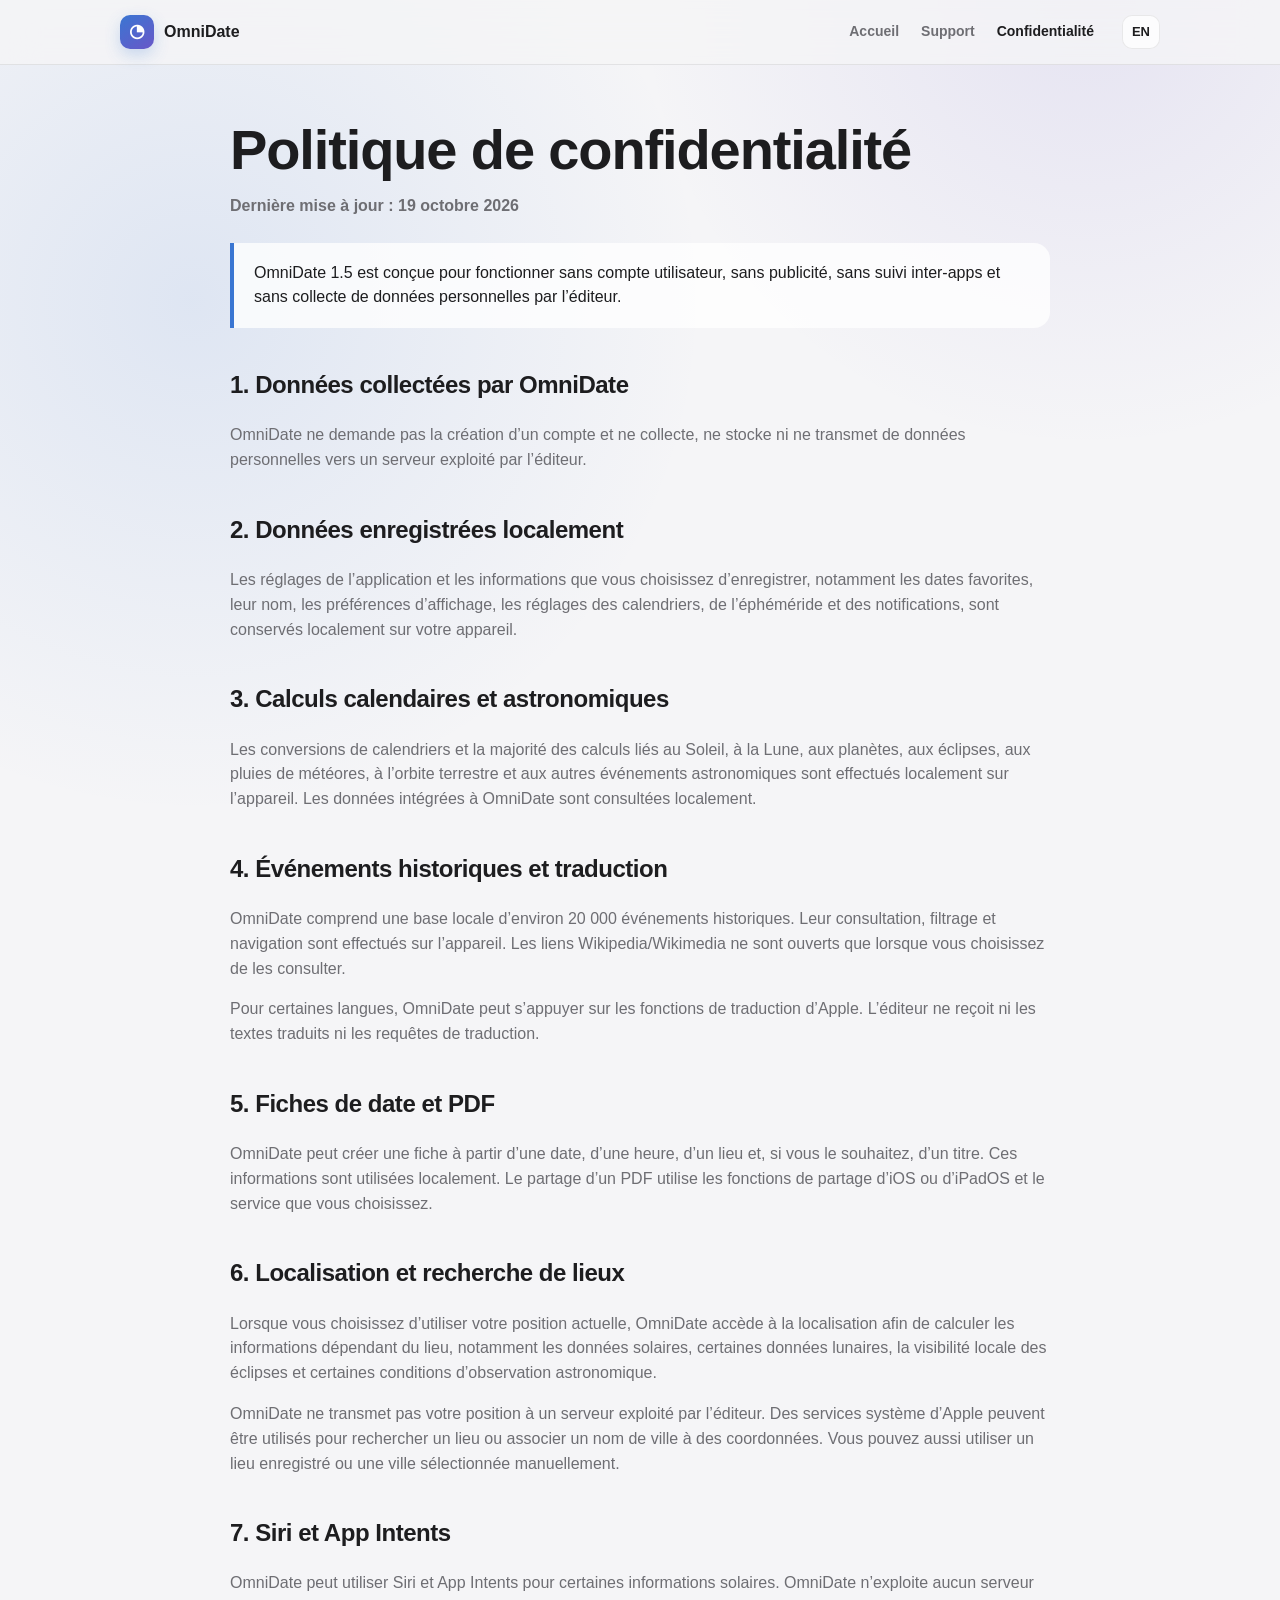
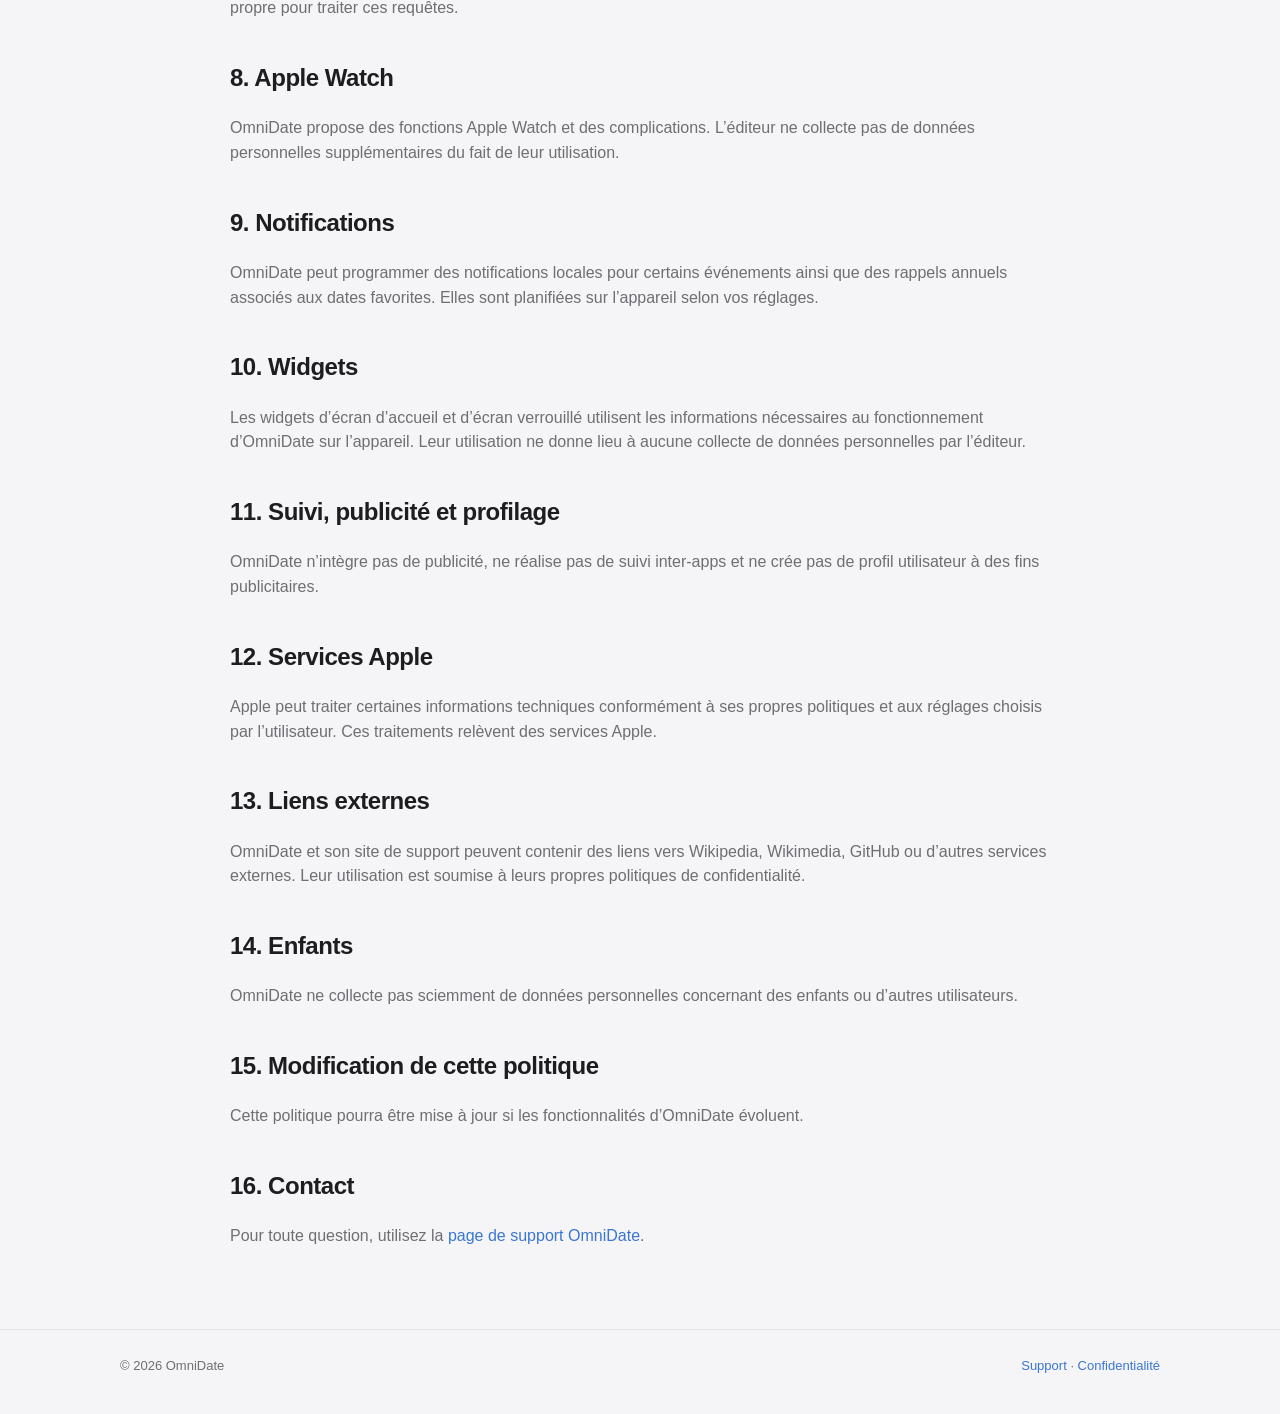
==== commit 190fda04: "Add files via upload OmniDate - Version 1.5 (60)" ====
--- a/privacy.html
+++ b/privacy.html
@@ -8,312 +8,60 @@
   <link rel="stylesheet" href="styles.css">
 </head>
 <body>
-
-<header>
-  <div class="wrap">
-    <nav aria-label="Navigation principale">
-      <a class="brand" href="index.html">
-        <span class="logo">◔</span>
-        <span>OmniDate</span>
-      </a>
-      <a class="navlink" href="index.html">
-        <span data-lang="fr">Accueil</span><span data-lang="en">Home</span>
-      </a>
-      <a class="navlink" href="support.html">Support</a>
-      <a class="navlink active" href="privacy.html">
-        <span data-lang="fr">Confidentialité</span><span data-lang="en">Privacy</span>
-      </a>
-      <button id="langButton" class="lang" type="button" aria-label="Changer de langue">EN</button>
-    </nav>
-  </div>
-</header>
+<header><div class="wrap"><nav aria-label="Navigation principale">
+  <a class="brand" href="index.html"><span class="logo">◔</span><span>OmniDate</span></a>
+  <a class="navlink" href="index.html"><span data-lang="fr">Accueil</span><span data-lang="en">Home</span></a>
+  <a class="navlink" href="support.html">Support</a>
+  <a class="navlink active" href="privacy.html"><span data-lang="fr">Confidentialité</span><span data-lang="en">Privacy</span></a>
+  <button id="langButton" class="lang" type="button" aria-label="Changer de langue">EN</button>
+</nav></div></header>
 
 <main class="content">
-  <div data-lang="fr">
-    <h1>Politique de confidentialité</h1>
-    <p><strong>Dernière mise à jour : 8 octobre 2026</strong></p>
+<div data-lang="fr">
+<h1>Politique de confidentialité</h1>
+<p><strong>Dernière mise à jour : 19 octobre 2026</strong></p>
+<div class="notice">OmniDate 1.5 est conçue pour fonctionner sans compte utilisateur, sans publicité, sans suivi inter-apps et sans collecte de données personnelles par l’éditeur.</div>
+<h2>1. Données collectées par OmniDate</h2><p>OmniDate ne demande pas la création d’un compte et ne collecte, ne stocke ni ne transmet de données personnelles vers un serveur exploité par l’éditeur.</p>
+<h2>2. Données enregistrées localement</h2><p>Les réglages de l’application et les informations que vous choisissez d’enregistrer, notamment les dates favorites, leur nom, les préférences d’affichage, les réglages des calendriers, de l’éphéméride et des notifications, sont conservés localement sur votre appareil.</p>
+<h2>3. Calculs calendaires et astronomiques</h2><p>Les conversions de calendriers et la majorité des calculs liés au Soleil, à la Lune, aux planètes, aux éclipses, aux pluies de météores, à l’orbite terrestre et aux autres événements astronomiques sont effectués localement sur l’appareil. Les données intégrées à OmniDate sont consultées localement.</p>
+<h2>4. Événements historiques et traduction</h2><p>OmniDate comprend une base locale d’environ 20 000 événements historiques. Leur consultation, filtrage et navigation sont effectués sur l’appareil. Les liens Wikipedia/Wikimedia ne sont ouverts que lorsque vous choisissez de les consulter.</p><p>Pour certaines langues, OmniDate peut s’appuyer sur les fonctions de traduction d’Apple. L’éditeur ne reçoit ni les textes traduits ni les requêtes de traduction.</p>
+<h2>5. Fiches de date et PDF</h2><p>OmniDate peut créer une fiche à partir d’une date, d’une heure, d’un lieu et, si vous le souhaitez, d’un titre. Ces informations sont utilisées localement. Le partage d’un PDF utilise les fonctions de partage d’iOS ou d’iPadOS et le service que vous choisissez.</p>
+<h2>6. Localisation et recherche de lieux</h2><p>Lorsque vous choisissez d’utiliser votre position actuelle, OmniDate accède à la localisation afin de calculer les informations dépendant du lieu, notamment les données solaires, certaines données lunaires, la visibilité locale des éclipses et certaines conditions d’observation astronomique.</p><p>OmniDate ne transmet pas votre position à un serveur exploité par l’éditeur. Des services système d’Apple peuvent être utilisés pour rechercher un lieu ou associer un nom de ville à des coordonnées. Vous pouvez aussi utiliser un lieu enregistré ou une ville sélectionnée manuellement.</p>
+<h2>7. Siri et App Intents</h2><p>OmniDate peut utiliser Siri et App Intents pour certaines informations solaires. OmniDate n’exploite aucun serveur propre pour traiter ces requêtes.</p>
+<h2>8. Apple Watch</h2><p>OmniDate propose des fonctions Apple Watch et des complications. L’éditeur ne collecte pas de données personnelles supplémentaires du fait de leur utilisation.</p>
+<h2>9. Notifications</h2><p>OmniDate peut programmer des notifications locales pour certains événements ainsi que des rappels annuels associés aux dates favorites. Elles sont planifiées sur l’appareil selon vos réglages.</p>
+<h2>10. Widgets</h2><p>Les widgets d’écran d’accueil et d’écran verrouillé utilisent les informations nécessaires au fonctionnement d’OmniDate sur l’appareil. Leur utilisation ne donne lieu à aucune collecte de données personnelles par l’éditeur.</p>
+<h2>11. Suivi, publicité et profilage</h2><p>OmniDate n’intègre pas de publicité, ne réalise pas de suivi inter-apps et ne crée pas de profil utilisateur à des fins publicitaires.</p>
+<h2>12. Services Apple</h2><p>Apple peut traiter certaines informations techniques conformément à ses propres politiques et aux réglages choisis par l’utilisateur. Ces traitements relèvent des services Apple.</p>
+<h2>13. Liens externes</h2><p>OmniDate et son site de support peuvent contenir des liens vers Wikipedia, Wikimedia, GitHub ou d’autres services externes. Leur utilisation est soumise à leurs propres politiques de confidentialité.</p>
+<h2>14. Enfants</h2><p>OmniDate ne collecte pas sciemment de données personnelles concernant des enfants ou d’autres utilisateurs.</p>
+<h2>15. Modification de cette politique</h2><p>Cette politique pourra être mise à jour si les fonctionnalités d’OmniDate évoluent.</p>
+<h2>16. Contact</h2><p>Pour toute question, utilisez la <a href="support.html">page de support OmniDate</a>.</p>
+</div>
 
-    <div class="notice">
-      OmniDate 1.4 est conçue pour fonctionner sans compte utilisateur, sans publicité,
-      sans suivi inter-apps et sans collecte de données personnelles par l’éditeur.
-    </div>
-
-    <h2>1. Données collectées par OmniDate</h2>
-    <p>
-      OmniDate ne demande pas la création d’un compte et ne collecte, ne stocke ni ne transmet
-      de données personnelles vers un serveur exploité par l’éditeur.
-    </p>
-
-    <h2>2. Données enregistrées localement</h2>
-    <p>
-      Les réglages de l’application et les informations que vous choisissez d’enregistrer,
-      notamment les dates favorites, leur nom et l’état de leurs notifications, sont conservés
-      localement sur votre appareil. L’éditeur ne reçoit pas ces informations.
-    </p>
-
-    <h2>3. Calendriers, Lune, astrologie et calculs de dates</h2>
-    <p>
-      Les conversions de calendriers, informations lunaires, calculs astrologiques, calculs de dates
-      et autres informations temporelles sont calculés directement sur l’appareil. Les données d’éphéméride
-      nécessaires à l’application sont intégrées à l’application et utilisées localement.
-    </p>
-
-    <h2>4. Événements historiques et traduction</h2>
-    <p>
-      OmniDate 1.4 intègre une base locale d’événements historiques. La consultation, le filtrage
-      et le classement de ces événements sont effectués sur l’appareil. Les liens de source peuvent
-      renvoyer vers Wikipedia/Wikimedia uniquement lorsque vous choisissez de les ouvrir.
-    </p>
-    <p>
-      Pour certaines langues, OmniDate peut s’appuyer sur les fonctions de traduction d’Apple.
-      Les ressources linguistiques nécessaires sont gérées par iOS. L’éditeur d’OmniDate ne reçoit
-      ni le texte traduit ni les requêtes de traduction.
-    </p>
-
-    <h2>5. Fiches de date et fichiers PDF</h2>
-    <p>
-      OmniDate 1.4 permet de créer une fiche à partir d’une date, d’une heure, d’un lieu
-      et, si vous le souhaitez, d’un titre. Ces informations sont utilisées localement pour produire
-      la fiche et générer le fichier PDF.
-    </p>
-    <p>
-      OmniDate ne transmet pas automatiquement ces fiches ni leur contenu à l’éditeur.
-      Si vous choisissez d’enregistrer ou de partager un PDF, l’action passe par les fonctions
-      de partage d’iOS ou d’iPadOS et par le service ou l’application que vous sélectionnez.
-      Le traitement effectué par ce service tiers relève alors de sa propre politique de confidentialité.
-    </p>
-
-    <h2>6. Localisation, recherche de lieux et données solaires</h2>
-    <p>
-      Lorsque vous choisissez d’utiliser votre position actuelle, OmniDate accède à la localisation
-      de l’appareil afin de calculer les informations solaires correspondant à votre position,
-      notamment le lever et le coucher du Soleil, le midi solaire, les aubes et les crépuscules.
-    </p>
-    <p>
-      La position peut également être utilisée pour associer un nom de ville et de pays à la localisation.
-      OmniDate ne transmet pas votre position à un serveur exploité par l’éditeur. Des services système
-      d’Apple peuvent toutefois être sollicités pour rechercher un lieu ou déterminer un nom de lieu
-      à partir de coordonnées. Leur fonctionnement est régi par les politiques de confidentialité d’Apple.
-    </p>
-    <p>
-      Vous pouvez également choisir manuellement une ville au lieu d’utiliser votre position actuelle.
-    </p>
-
-    <h2>7. Siri et App Intents</h2>
-    <p>
-      OmniDate permet d’utiliser Siri pour demander certaines informations solaires.
-      Ces interactions s’appuient sur les technologies système d’Apple, notamment Siri et App Intents.
-      OmniDate n’exploite aucun serveur propre pour traiter ces requêtes. Le traitement effectué par
-      les services Apple est régi par les politiques de confidentialité et les réglages d’Apple.
-    </p>
-
-    <h2>8. Apple Watch</h2>
-    <p>
-      OmniDate propose des fonctions Apple Watch et des complications. Les informations nécessaires
-      à ces fonctions sont traitées dans l’écosystème de l’app et des appareils Apple associés.
-      L’éditeur ne collecte pas de données personnelles supplémentaires du fait de l’utilisation de l’Apple Watch.
-    </p>
-
-    <h2>9. Notifications</h2>
-    <p>
-      OmniDate peut programmer des notifications locales pour le midi solaire et le coucher du Soleil,
-      ainsi que des notifications annuelles associées aux dates favorites lorsque vous les activez.
-      Ces notifications sont planifiées sur l’appareil en fonction de vos réglages.
-      OmniDate n’utilise pas de serveur de notifications exploité par l’éditeur pour ces fonctionnalités.
-    </p>
-
-    <h2>10. Widgets et écran verrouillé</h2>
-    <p>
-      Les widgets d’écran d’accueil et d’écran verrouillé utilisent les informations et réglages
-      nécessaires au fonctionnement d’OmniDate sur l’appareil. Leur utilisation ne donne lieu
-      à aucune collecte de données personnelles par l’éditeur.
-    </p>
-
-    <h2>11. Suivi, publicité et profilage</h2>
-    <p>
-      OmniDate n’intègre pas de système publicitaire, ne réalise pas de suivi inter-apps
-      et ne crée pas de profil utilisateur à des fins publicitaires.
-    </p>
-
-    <h2>12. Données analytiques et services Apple</h2>
-    <p>
-      Apple peut traiter certaines informations techniques liées à l’App Store, aux téléchargements,
-      aux achats, aux diagnostics, à la localisation ou à l’utilisation des appareils, conformément à ses propres
-      politiques et aux réglages choisis par l’utilisateur. Ces traitements relèvent des services Apple et ne
-      constituent pas une collecte de données personnelles par OmniDate elle-même.
-    </p>
-
-    <h2>13. Liens externes</h2>
-    <p>
-      OmniDate ou son site de support peuvent contenir des liens vers des services externes,
-      notamment GitHub. L’utilisation de ces services est soumise à leurs propres politiques de confidentialité.
-    </p>
-
-    <h2>14. Enfants</h2>
-    <p>
-      OmniDate ne collecte pas sciemment de données personnelles concernant des enfants
-      ou d’autres utilisateurs.
-    </p>
-
-    <h2>15. Modification de cette politique</h2>
-    <p>
-      Cette politique pourra être mise à jour si les fonctionnalités d’OmniDate évoluent.
-      La date de mise à jour figurant en haut de cette page permet d’identifier la version en vigueur.
-    </p>
-
-    <h2>16. Contact</h2>
-    <p>
-      Pour toute question relative à cette politique, utilisez la
-      <a href="support.html">page de support OmniDate</a>.
-    </p>
-  </div>
-
-  <div data-lang="en">
-    <h1>Privacy Policy</h1>
-    <p><strong>Last updated: October 8, 2026</strong></p>
-
-    <div class="notice">
-      OmniDate 1.4 is designed to work without a user account, advertising,
-      cross-app tracking or personal-data collection by the developer.
-    </div>
-
-    <h2>1. Data collected by OmniDate</h2>
-    <p>
-      OmniDate does not require an account and does not collect, store or transmit personal
-      data to a server operated by the developer.
-    </p>
-
-    <h2>2. Data stored locally</h2>
-    <p>
-      App settings and information you choose to save, including favourite dates,
-      their names and notification status, are stored locally on your device.
-      The developer does not receive this information.
-    </p>
-
-    <h2>3. Calendars, Moon information, astrology and date calculations</h2>
-    <p>
-      Calendar conversions, Moon information, astrology calculations, date calculations
-      and other time-related information are processed directly on the device. Ephemeris data
-      required by the app is bundled with the app and used locally.
-    </p>
-
-    <h2>4. Historical events and translation</h2>
-    <p>
-      OmniDate 1.4 includes a local historical-events database. Browsing, filtering and ranking
-      these events are handled on the device. Source links may open Wikipedia/Wikimedia only
-      when you choose to follow them.
-    </p>
-    <p>
-      For some languages, OmniDate may rely on Apple’s translation features.
-      Required language resources are managed by iOS. The OmniDate developer does not receive
-      translated text or translation requests.
-    </p>
-
-    <h2>5. Date sheets and PDF files</h2>
-    <p>
-      OmniDate 1.4 can create a date sheet from a date, time, place and, if you choose, a title.
-      This information is used locally to create the sheet and generate the PDF file.
-    </p>
-    <p>
-      OmniDate does not automatically send these sheets or their content to the developer.
-      If you choose to save or share a PDF, the action uses the sharing features provided by iOS
-      or iPadOS and the service or app you select. Processing by that third-party service is then
-      governed by its own privacy policy.
-    </p>
-
-    <h2>6. Location, place search and solar data</h2>
-    <p>
-      When you choose to use your current location, OmniDate accesses the device location to calculate
-      solar information for that position, including sunrise, sunset, solar noon, dawn and dusk.
-    </p>
-    <p>
-      Location may also be used to associate a city and country name with the selected position.
-      OmniDate does not send your location to a server operated by the developer. Apple system services
-      may, however, be used to search for a place or determine a place name from coordinates.
-      Such processing is governed by Apple's own privacy policies.
-    </p>
-    <p>
-      You may also select a city manually instead of using your current location.
-    </p>
-
-    <h2>7. Siri and App Intents</h2>
-    <p>
-      OmniDate lets you use Siri to request selected solar information.
-      These interactions rely on Apple system technologies, including Siri and App Intents.
-      OmniDate does not use its own server to process these requests. Processing performed by
-      Apple services is governed by Apple's privacy policies and user settings.
-    </p>
-
-    <h2>8. Apple Watch</h2>
-    <p>
-      OmniDate includes Apple Watch features and complications. Information required
-      for these features is handled within the app and the associated Apple device ecosystem.
-      The developer does not collect additional personal data as a result of Apple Watch use.
-    </p>
-
-    <h2>9. Notifications</h2>
-    <p>
-      OmniDate can schedule local notifications for solar noon and sunset,
-      as well as annual notifications for favourite dates when you enable them.
-      These notifications are scheduled on the device according to your settings.
-      OmniDate does not use a notification server operated by the developer for these features.
-    </p>
-
-    <h2>10. Widgets and Lock Screen</h2>
-    <p>
-      Home Screen and Lock Screen widgets use the information and settings required
-      for OmniDate to operate on the device. Their use does not result in personal-data
-      collection by the developer.
-    </p>
-
-    <h2>11. Tracking, advertising and profiling</h2>
-    <p>
-      OmniDate contains no advertising system, performs no cross-app tracking and does not create
-      advertising profiles.
-    </p>
-
-    <h2>12. Analytics data and Apple services</h2>
-    <p>
-      Apple may process certain technical information related to the App Store, downloads, purchases,
-      diagnostics, location or device usage, according to Apple's own policies and the user's settings.
-      Such processing is part of Apple's services and is not personal-data collection by OmniDate itself.
-    </p>
-
-    <h2>13. External links</h2>
-    <p>
-      OmniDate or its support website may contain links to external services, including GitHub.
-      Use of those services is governed by their own privacy policies.
-    </p>
-
-    <h2>14. Children</h2>
-    <p>
-      OmniDate does not knowingly collect personal data from children or other users.
-    </p>
-
-    <h2>15. Changes to this policy</h2>
-    <p>
-      This policy may be updated if OmniDate's features change. The date shown at the top
-      of this page identifies the current version.
-    </p>
-
-    <h2>16. Contact</h2>
-    <p>
-      For questions about this policy, please use the
-      <a href="support.html">OmniDate support page</a>.
-    </p>
-  </div>
+<div data-lang="en">
+<h1>Privacy Policy</h1>
+<p><strong>Last updated: October 19, 2026</strong></p>
+<div class="notice">OmniDate 1.5 is designed to work without a user account, advertising, cross-app tracking or personal-data collection by the developer.</div>
+<h2>1. Data collected by OmniDate</h2><p>OmniDate does not require an account and does not collect, store or transmit personal data to a server operated by the developer.</p>
+<h2>2. Data stored locally</h2><p>App settings and information you choose to save, including favourite dates, their names, display preferences, calendar settings, ephemeris settings and notification preferences, are stored locally on your device.</p>
+<h2>3. Calendar and astronomical calculations</h2><p>Calendar conversions and most calculations related to the Sun, Moon, planets, eclipses, meteor showers, Earth orbit and other astronomical events are performed locally on the device. Data bundled with OmniDate is accessed locally.</p>
+<h2>4. Historical events and translation</h2><p>OmniDate includes a local database of about 20,000 historical events. Browsing, filtering and navigation are handled on the device. Wikipedia/Wikimedia links are opened only when you choose to follow them.</p><p>For some languages, OmniDate may rely on Apple’s translation features. The developer does not receive translated text or translation requests.</p>
+<h2>5. Date sheets and PDF files</h2><p>OmniDate can create a date sheet from a date, time, place and, if you choose, a title. This information is used locally. PDF sharing uses the sharing features provided by iOS or iPadOS and the service you select.</p>
+<h2>6. Location and place search</h2><p>When you choose to use your current location, OmniDate accesses device location to calculate location-dependent information, including solar data, selected lunar data, local eclipse visibility and certain astronomical observing conditions.</p><p>OmniDate does not send your location to a server operated by the developer. Apple system services may be used to search for a place or associate a city name with coordinates. You may also use a saved place or manually selected city.</p>
+<h2>7. Siri and App Intents</h2><p>OmniDate can use Siri and App Intents for selected solar information. OmniDate does not use its own server to process these requests.</p>
+<h2>8. Apple Watch</h2><p>OmniDate includes Apple Watch features and complications. The developer does not collect additional personal data as a result of their use.</p>
+<h2>9. Notifications</h2><p>OmniDate can schedule local notifications for selected events and annual reminders for favourite dates. They are scheduled on the device according to your settings.</p>
+<h2>10. Widgets</h2><p>Home Screen and Lock Screen widgets use the information required for OmniDate to operate on the device. Their use does not result in personal-data collection by the developer.</p>
+<h2>11. Tracking, advertising and profiling</h2><p>OmniDate does not include advertising, does not perform cross-app tracking and does not create advertising profiles.</p>
+<h2>12. Apple services</h2><p>Apple may process certain technical information in accordance with its own policies and the settings selected by the user. Such processing is part of Apple services.</p>
+<h2>13. External links</h2><p>OmniDate and its support website may contain links to Wikipedia, Wikimedia, GitHub or other external services. Their use is subject to their own privacy policies.</p>
+<h2>14. Children</h2><p>OmniDate does not knowingly collect personal data from children or other users.</p>
+<h2>15. Changes to this policy</h2><p>This policy may be updated as OmniDate’s features evolve.</p>
+<h2>16. Contact</h2><p>For questions, please use the <a href="support.html">OmniDate support page</a>.</p>
+</div>
 </main>
-
-<footer>
-  <div class="wrap footerrow">
-    <span>© 2026 OmniDate</span>
-    <span>
-      <a href="support.html">Support</a> ·
-      <a href="privacy.html"><span data-lang="fr">Confidentialité</span><span data-lang="en">Privacy</span></a>
-    </span>
-  </div>
-</footer>
-
+<footer><div class="wrap footerrow"><span>© 2026 OmniDate</span><span><a href="support.html">Support</a> · <a href="privacy.html"><span data-lang="fr">Confidentialité</span><span data-lang="en">Privacy</span></a></span></div></footer>
 <script src="site.js"></script>
 </body>
 </html>
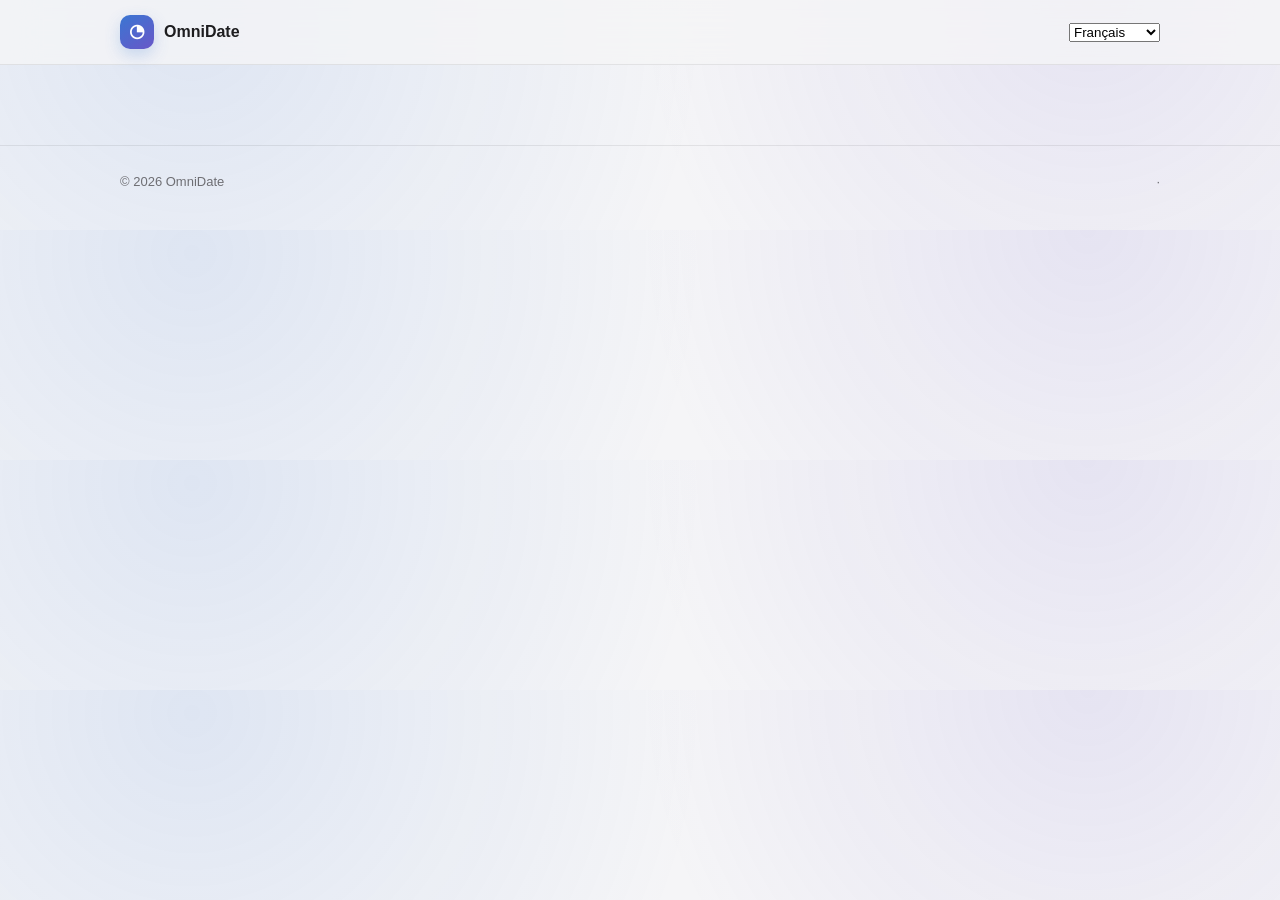
==== commit 83a0a18d: "Add files via upload Version 1.5.1" ====
--- a/privacy.html
+++ b/privacy.html
@@ -1,67 +1 @@
-<!doctype html>
-<html lang="fr">
-<head>
-  <meta charset="utf-8">
-  <meta name="viewport" content="width=device-width, initial-scale=1">
-  <meta name="description" content="Politique de confidentialité de l'application OmniDate.">
-  <title>Confidentialité — OmniDate</title>
-  <link rel="stylesheet" href="styles.css">
-</head>
-<body>
-<header><div class="wrap"><nav aria-label="Navigation principale">
-  <a class="brand" href="index.html"><span class="logo">◔</span><span>OmniDate</span></a>
-  <a class="navlink" href="index.html"><span data-lang="fr">Accueil</span><span data-lang="en">Home</span></a>
-  <a class="navlink" href="support.html">Support</a>
-  <a class="navlink active" href="privacy.html"><span data-lang="fr">Confidentialité</span><span data-lang="en">Privacy</span></a>
-  <button id="langButton" class="lang" type="button" aria-label="Changer de langue">EN</button>
-</nav></div></header>
-
-<main class="content">
-<div data-lang="fr">
-<h1>Politique de confidentialité</h1>
-<p><strong>Dernière mise à jour : 19 octobre 2026</strong></p>
-<div class="notice">OmniDate 1.5 est conçue pour fonctionner sans compte utilisateur, sans publicité, sans suivi inter-apps et sans collecte de données personnelles par l’éditeur.</div>
-<h2>1. Données collectées par OmniDate</h2><p>OmniDate ne demande pas la création d’un compte et ne collecte, ne stocke ni ne transmet de données personnelles vers un serveur exploité par l’éditeur.</p>
-<h2>2. Données enregistrées localement</h2><p>Les réglages de l’application et les informations que vous choisissez d’enregistrer, notamment les dates favorites, leur nom, les préférences d’affichage, les réglages des calendriers, de l’éphéméride et des notifications, sont conservés localement sur votre appareil.</p>
-<h2>3. Calculs calendaires et astronomiques</h2><p>Les conversions de calendriers et la majorité des calculs liés au Soleil, à la Lune, aux planètes, aux éclipses, aux pluies de météores, à l’orbite terrestre et aux autres événements astronomiques sont effectués localement sur l’appareil. Les données intégrées à OmniDate sont consultées localement.</p>
-<h2>4. Événements historiques et traduction</h2><p>OmniDate comprend une base locale d’environ 20 000 événements historiques. Leur consultation, filtrage et navigation sont effectués sur l’appareil. Les liens Wikipedia/Wikimedia ne sont ouverts que lorsque vous choisissez de les consulter.</p><p>Pour certaines langues, OmniDate peut s’appuyer sur les fonctions de traduction d’Apple. L’éditeur ne reçoit ni les textes traduits ni les requêtes de traduction.</p>
-<h2>5. Fiches de date et PDF</h2><p>OmniDate peut créer une fiche à partir d’une date, d’une heure, d’un lieu et, si vous le souhaitez, d’un titre. Ces informations sont utilisées localement. Le partage d’un PDF utilise les fonctions de partage d’iOS ou d’iPadOS et le service que vous choisissez.</p>
-<h2>6. Localisation et recherche de lieux</h2><p>Lorsque vous choisissez d’utiliser votre position actuelle, OmniDate accède à la localisation afin de calculer les informations dépendant du lieu, notamment les données solaires, certaines données lunaires, la visibilité locale des éclipses et certaines conditions d’observation astronomique.</p><p>OmniDate ne transmet pas votre position à un serveur exploité par l’éditeur. Des services système d’Apple peuvent être utilisés pour rechercher un lieu ou associer un nom de ville à des coordonnées. Vous pouvez aussi utiliser un lieu enregistré ou une ville sélectionnée manuellement.</p>
-<h2>7. Siri et App Intents</h2><p>OmniDate peut utiliser Siri et App Intents pour certaines informations solaires. OmniDate n’exploite aucun serveur propre pour traiter ces requêtes.</p>
-<h2>8. Apple Watch</h2><p>OmniDate propose des fonctions Apple Watch et des complications. L’éditeur ne collecte pas de données personnelles supplémentaires du fait de leur utilisation.</p>
-<h2>9. Notifications</h2><p>OmniDate peut programmer des notifications locales pour certains événements ainsi que des rappels annuels associés aux dates favorites. Elles sont planifiées sur l’appareil selon vos réglages.</p>
-<h2>10. Widgets</h2><p>Les widgets d’écran d’accueil et d’écran verrouillé utilisent les informations nécessaires au fonctionnement d’OmniDate sur l’appareil. Leur utilisation ne donne lieu à aucune collecte de données personnelles par l’éditeur.</p>
-<h2>11. Suivi, publicité et profilage</h2><p>OmniDate n’intègre pas de publicité, ne réalise pas de suivi inter-apps et ne crée pas de profil utilisateur à des fins publicitaires.</p>
-<h2>12. Services Apple</h2><p>Apple peut traiter certaines informations techniques conformément à ses propres politiques et aux réglages choisis par l’utilisateur. Ces traitements relèvent des services Apple.</p>
-<h2>13. Liens externes</h2><p>OmniDate et son site de support peuvent contenir des liens vers Wikipedia, Wikimedia, GitHub ou d’autres services externes. Leur utilisation est soumise à leurs propres politiques de confidentialité.</p>
-<h2>14. Enfants</h2><p>OmniDate ne collecte pas sciemment de données personnelles concernant des enfants ou d’autres utilisateurs.</p>
-<h2>15. Modification de cette politique</h2><p>Cette politique pourra être mise à jour si les fonctionnalités d’OmniDate évoluent.</p>
-<h2>16. Contact</h2><p>Pour toute question, utilisez la <a href="support.html">page de support OmniDate</a>.</p>
-</div>
-
-<div data-lang="en">
-<h1>Privacy Policy</h1>
-<p><strong>Last updated: October 19, 2026</strong></p>
-<div class="notice">OmniDate 1.5 is designed to work without a user account, advertising, cross-app tracking or personal-data collection by the developer.</div>
-<h2>1. Data collected by OmniDate</h2><p>OmniDate does not require an account and does not collect, store or transmit personal data to a server operated by the developer.</p>
-<h2>2. Data stored locally</h2><p>App settings and information you choose to save, including favourite dates, their names, display preferences, calendar settings, ephemeris settings and notification preferences, are stored locally on your device.</p>
-<h2>3. Calendar and astronomical calculations</h2><p>Calendar conversions and most calculations related to the Sun, Moon, planets, eclipses, meteor showers, Earth orbit and other astronomical events are performed locally on the device. Data bundled with OmniDate is accessed locally.</p>
-<h2>4. Historical events and translation</h2><p>OmniDate includes a local database of about 20,000 historical events. Browsing, filtering and navigation are handled on the device. Wikipedia/Wikimedia links are opened only when you choose to follow them.</p><p>For some languages, OmniDate may rely on Apple’s translation features. The developer does not receive translated text or translation requests.</p>
-<h2>5. Date sheets and PDF files</h2><p>OmniDate can create a date sheet from a date, time, place and, if you choose, a title. This information is used locally. PDF sharing uses the sharing features provided by iOS or iPadOS and the service you select.</p>
-<h2>6. Location and place search</h2><p>When you choose to use your current location, OmniDate accesses device location to calculate location-dependent information, including solar data, selected lunar data, local eclipse visibility and certain astronomical observing conditions.</p><p>OmniDate does not send your location to a server operated by the developer. Apple system services may be used to search for a place or associate a city name with coordinates. You may also use a saved place or manually selected city.</p>
-<h2>7. Siri and App Intents</h2><p>OmniDate can use Siri and App Intents for selected solar information. OmniDate does not use its own server to process these requests.</p>
-<h2>8. Apple Watch</h2><p>OmniDate includes Apple Watch features and complications. The developer does not collect additional personal data as a result of their use.</p>
-<h2>9. Notifications</h2><p>OmniDate can schedule local notifications for selected events and annual reminders for favourite dates. They are scheduled on the device according to your settings.</p>
-<h2>10. Widgets</h2><p>Home Screen and Lock Screen widgets use the information required for OmniDate to operate on the device. Their use does not result in personal-data collection by the developer.</p>
-<h2>11. Tracking, advertising and profiling</h2><p>OmniDate does not include advertising, does not perform cross-app tracking and does not create advertising profiles.</p>
-<h2>12. Apple services</h2><p>Apple may process certain technical information in accordance with its own policies and the settings selected by the user. Such processing is part of Apple services.</p>
-<h2>13. External links</h2><p>OmniDate and its support website may contain links to Wikipedia, Wikimedia, GitHub or other external services. Their use is subject to their own privacy policies.</p>
-<h2>14. Children</h2><p>OmniDate does not knowingly collect personal data from children or other users.</p>
-<h2>15. Changes to this policy</h2><p>This policy may be updated as OmniDate’s features evolve.</p>
-<h2>16. Contact</h2><p>For questions, please use the <a href="support.html">OmniDate support page</a>.</p>
-</div>
-</main>
-<footer><div class="wrap footerrow"><span>© 2026 OmniDate</span><span><a href="support.html">Support</a> · <a href="privacy.html"><span data-lang="fr">Confidentialité</span><span data-lang="en">Privacy</span></a></span></div></footer>
-<script src="site.js"></script>
-</body>
-</html>
+<!doctype html><html lang="fr"><head><meta charset="utf-8"><meta name="viewport" content="width=device-width,initial-scale=1"><meta name="description" content="OmniDate"><title>Confidentialité — OmniDate</title><link rel="stylesheet" href="styles.css"></head><body><header><div class="wrap"><nav aria-label="Navigation"><a class="brand" href="index.html"><span class="logo">◔</span><span>OmniDate</span></a><a id="navHome" class="navlink " href="index.html"></a><a id="navSupport" class="navlink " href="support.html"></a><a id="navPrivacy" class="navlink active" href="privacy.html"></a><select id="langSelect" class="langselect" aria-label="Language"><option value="fr">Français</option><option value="en">English</option><option value="de">Deutsch</option><option value="es">Español</option><option value="it">Italiano</option><option value="pt">Português</option><option value="nl">Nederlands</option><option value="pl">Polski</option><option value="zh-Hans">简体中文</option><option value="zh-Hant">繁體中文</option><option value="ja">日本語</option><option value="ko">한국어</option><option value="ar">العربية</option><option value="hi">हिन्दी</option><option value="tr">Türkçe</option></select></nav></div></header><main id="content" class="content"></main><footer><div class="wrap footerrow"><span>© 2026 OmniDate</span><span><a id="footSupport" href="support.html"></a> · <a id="footPrivacy" href="privacy.html"></a></span></div></footer><script>window.renderPage=function(x){document.title=x.privacy.title+" — OmniDate";document.getElementById("content").innerHTML=`<h1>${x.privacy.title}</h1><p><strong>${x.privacy.updated}</strong></p><div class=\"notice\">${x.privacy.notice}</div>`+x.privacy.sections.map(s=>`<h2>${s[0]}</h2>${s[1].map(p=>`<p>${p}</p>`).join("")}`).join("");};</script><script src="site.js"></script></body></html>
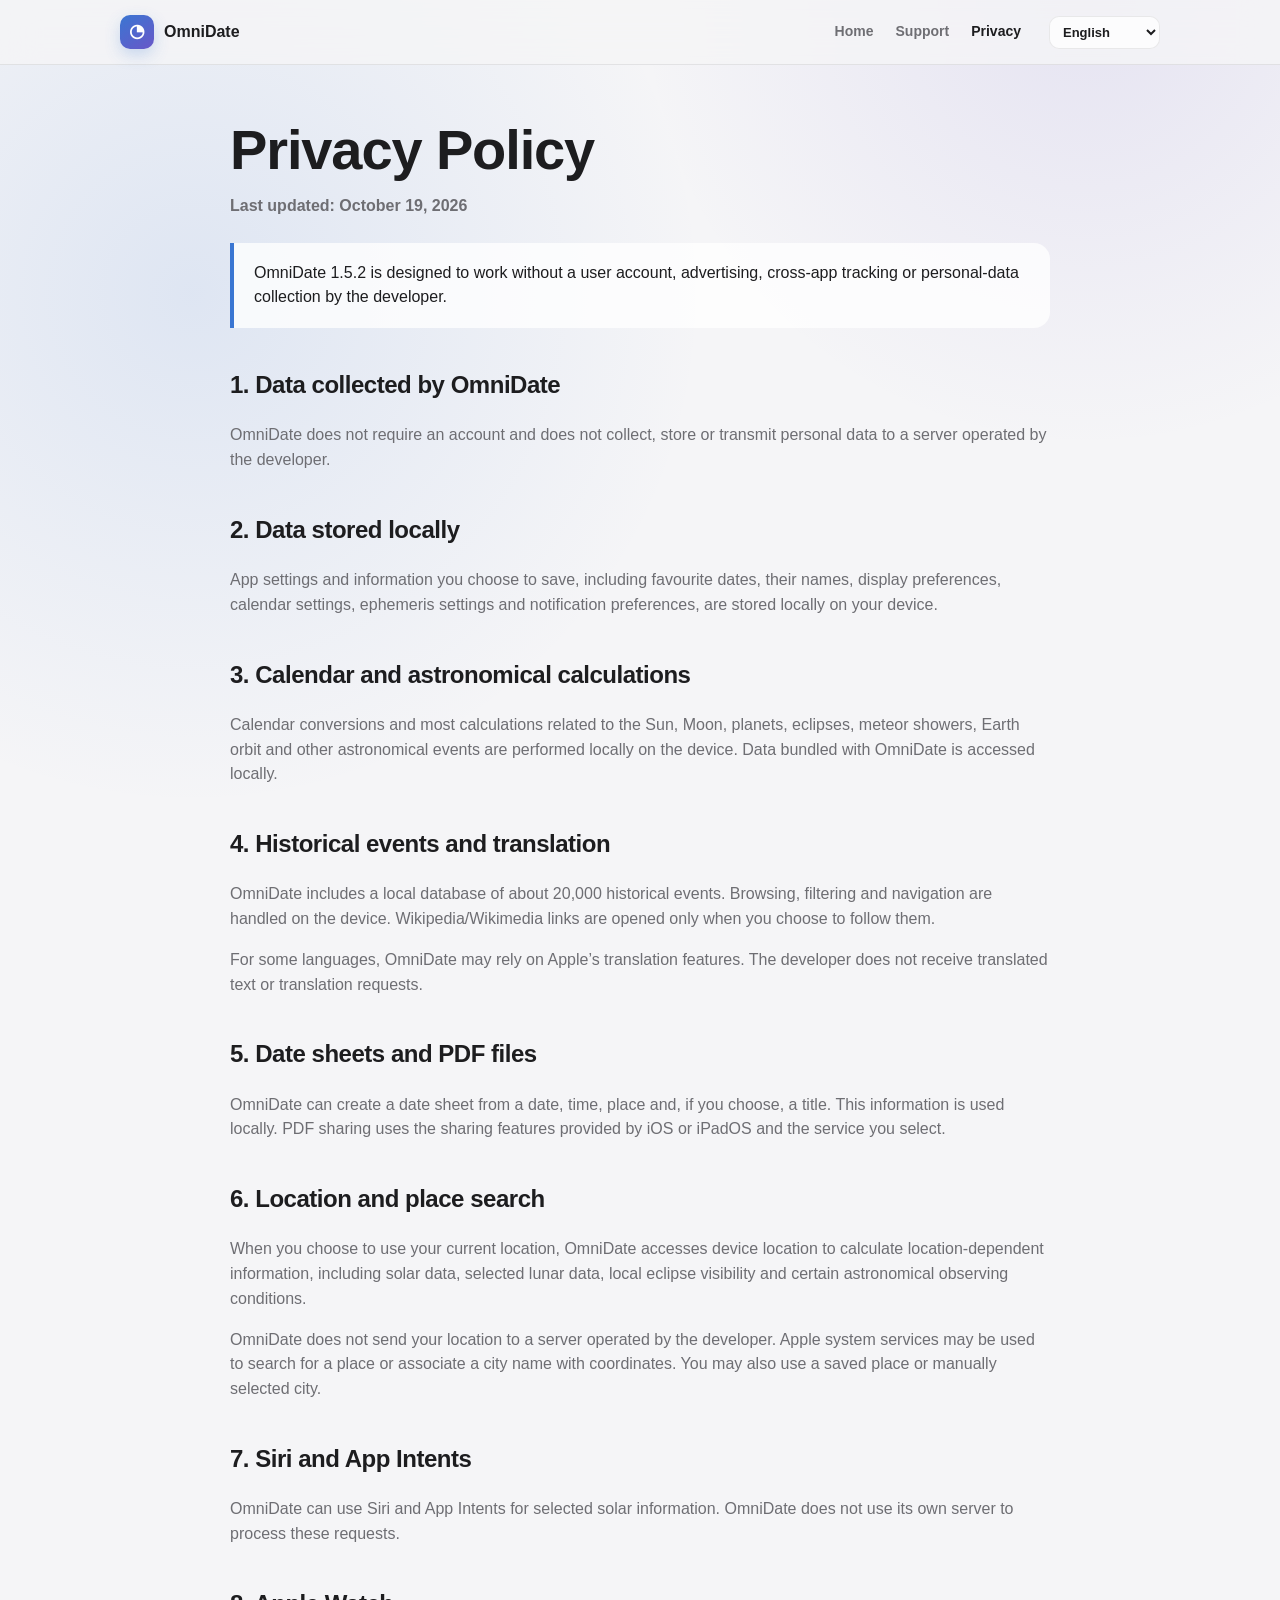
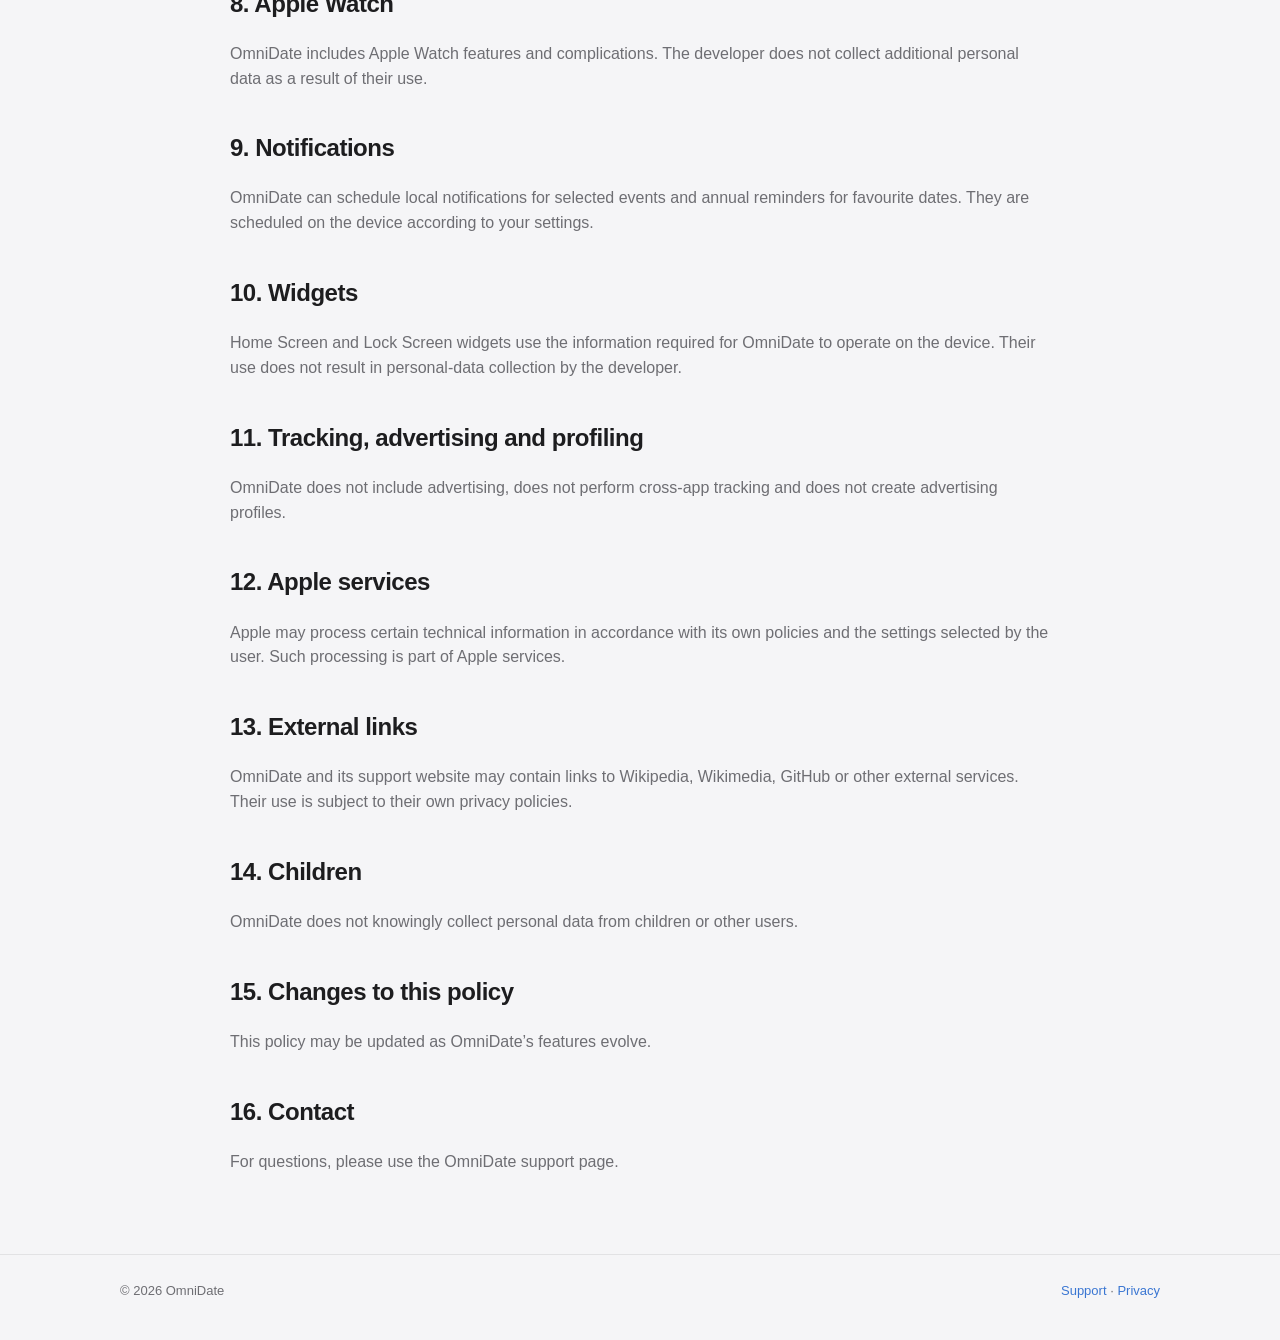
==== commit e46a04df: "Add files via upload" ====
--- a/privacy.html
+++ b/privacy.html
@@ -1 +1 @@
-<!doctype html><html lang="fr"><head><meta charset="utf-8"><meta name="viewport" content="width=device-width,initial-scale=1"><meta name="description" content="OmniDate"><title>Confidentialité — OmniDate</title><link rel="stylesheet" href="styles.css"></head><body><header><div class="wrap"><nav aria-label="Navigation"><a class="brand" href="index.html"><span class="logo">◔</span><span>OmniDate</span></a><a id="navHome" class="navlink " href="index.html"></a><a id="navSupport" class="navlink " href="support.html"></a><a id="navPrivacy" class="navlink active" href="privacy.html"></a><select id="langSelect" class="langselect" aria-label="Language"><option value="fr">Français</option><option value="en">English</option><option value="de">Deutsch</option><option value="es">Español</option><option value="it">Italiano</option><option value="pt">Português</option><option value="nl">Nederlands</option><option value="pl">Polski</option><option value="zh-Hans">简体中文</option><option value="zh-Hant">繁體中文</option><option value="ja">日本語</option><option value="ko">한국어</option><option value="ar">العربية</option><option value="hi">हिन्दी</option><option value="tr">Türkçe</option></select></nav></div></header><main id="content" class="content"></main><footer><div class="wrap footerrow"><span>© 2026 OmniDate</span><span><a id="footSupport" href="support.html"></a> · <a id="footPrivacy" href="privacy.html"></a></span></div></footer><script>window.renderPage=function(x){document.title=x.privacy.title+" — OmniDate";document.getElementById("content").innerHTML=`<h1>${x.privacy.title}</h1><p><strong>${x.privacy.updated}</strong></p><div class=\"notice\">${x.privacy.notice}</div>`+x.privacy.sections.map(s=>`<h2>${s[0]}</h2>${s[1].map(p=>`<p>${p}</p>`).join("")}`).join("");};</script><script src="site.js"></script></body></html>+<!doctype html><html lang="fr"><head><meta charset="utf-8"><meta name="viewport" content="width=device-width,initial-scale=1"><meta name="description" content="OmniDate"><title>Confidentialité — OmniDate</title><link rel="stylesheet" href="styles.css"></head><body><header><div class="wrap"><nav aria-label="Navigation"><a class="brand" href="index.html"><span class="logo">◔</span><span>OmniDate</span></a><a id="navHome" class="navlink " href="index.html"></a><a id="navSupport" class="navlink " href="support.html"></a><a id="navPrivacy" class="navlink active" href="privacy.html"></a><select id="langSelect" class="langselect" aria-label="Language"><option value="fr">Français</option><option value="en">English</option><option value="de">Deutsch</option><option value="es">Español</option><option value="it">Italiano</option><option value="pt">Português</option><option value="nl">Nederlands</option><option value="pl">Polski</option><option value="zh-Hans">简体中文</option><option value="zh-Hant">繁體中文</option><option value="ja">日本語</option><option value="ko">한국어</option><option value="ar">العربية</option><option value="hi">हिन्दी</option><option value="tr">Türkçe</option></select></nav></div></header><main id="content" class="content"></main><footer><div class="wrap footerrow"><span>© 2026 OmniDate</span><span><a id="footSupport" href="support.html"></a> · <a id="footPrivacy" href="privacy.html"></a></span></div></footer><script>window.renderPage=function(x){document.title=x.privacy.title+" — OmniDate";document.getElementById("content").innerHTML=`<h1>${x.privacy.title}</h1><p><strong>${x.privacy.updated}</strong></p><div class=\"notice\">${x.privacy.notice}</div>`+x.privacy.sections.map(s=>`<h2>${s[0]}</h2>${s[1].map(p=>`<p>${p}</p>`).join("")}`).join("");};</script><script src="site.js?v=1.5.2"></script></body></html>
--- a/styles.css
+++ b/styles.css
@@ -9,248 +9,60 @@
   --accent2: #6957c8;
   --shadow: 0 18px 50px rgba(0,0,0,.08);
 }
-
 @media (prefers-color-scheme: dark) {
-  :root {
-    --bg: #0d0d0f;
-    --card: rgba(28,28,30,.82);
-    --text: #f5f5f7;
-    --muted: #a1a1a6;
-    --line: rgba(255,255,255,.10);
-    --shadow: 0 18px 50px rgba(0,0,0,.30);
-  }
+  :root { --bg:#0d0d0f; --card:rgba(28,28,30,.82); --text:#f5f5f7; --muted:#a1a1a6; --line:rgba(255,255,255,.10); --shadow:0 18px 50px rgba(0,0,0,.30); }
 }
-
 * { box-sizing: border-box; }
-
 html { scroll-behavior: smooth; }
-
 body {
   margin: 0;
   font-family: -apple-system, BlinkMacSystemFont, "Segoe UI", Roboto, Helvetica, Arial, sans-serif;
   color: var(--text);
-  background:
-    radial-gradient(circle at 15% 10%, rgba(58,118,210,.12), transparent 32rem),
-    radial-gradient(circle at 85% 0%, rgba(105,87,200,.11), transparent 28rem),
-    var(--bg);
+  background: radial-gradient(circle at 15% 10%, rgba(58,118,210,.12), transparent 32rem), radial-gradient(circle at 85% 0%, rgba(105,87,200,.11), transparent 28rem), var(--bg);
   line-height: 1.55;
 }
-
 a { color: var(--accent); text-decoration: none; }
 a:hover { text-decoration: underline; }
-
-.wrap {
-  width: min(1040px, calc(100% - 40px));
-  margin: 0 auto;
-}
-
-header {
-  position: sticky;
-  top: 0;
-  z-index: 20;
-  backdrop-filter: blur(18px);
-  -webkit-backdrop-filter: blur(18px);
-  background: color-mix(in srgb, var(--bg) 78%, transparent);
-  border-bottom: 1px solid var(--line);
-}
-
-nav {
-  min-height: 64px;
-  display: flex;
-  align-items: center;
-  gap: 22px;
-}
-
-.brand {
-  display: inline-flex;
-  align-items: center;
-  gap: 10px;
-  margin-right: auto;
-  font-weight: 700;
-  color: var(--text);
-}
-
+.wrap { width: min(1040px, calc(100% - 40px)); margin: 0 auto; }
+header { position: sticky; top: 0; z-index: 20; backdrop-filter: blur(18px); -webkit-backdrop-filter: blur(18px); background: color-mix(in srgb, var(--bg) 78%, transparent); border-bottom: 1px solid var(--line); }
+nav { min-height: 64px; display: flex; align-items: center; gap: 22px; }
+.brand { display: inline-flex; align-items: center; gap: 10px; margin-right: auto; font-weight: 700; color: var(--text); }
 .brand:hover { text-decoration: none; }
-
-.logo {
-  width: 34px;
-  height: 34px;
-  border-radius: 10px;
-  display: grid;
-  place-items: center;
-  background: linear-gradient(145deg, var(--accent), var(--accent2));
-  color: white;
-  box-shadow: 0 6px 16px rgba(58,118,210,.24);
-  font-size: 18px;
-}
-
-.navlink {
-  color: var(--muted);
-  font-size: 14px;
-  font-weight: 600;
-}
-
+.logo { width: 34px; height: 34px; border-radius: 10px; display: grid; place-items: center; background: linear-gradient(145deg, var(--accent), var(--accent2)); color: white; box-shadow: 0 6px 16px rgba(58,118,210,.24); font-size: 18px; }
+.navlink { color: var(--muted); font-size: 14px; font-weight: 600; }
 .navlink.active { color: var(--text); }
-
-.hero {
-  padding: 84px 0 50px;
-  text-align: center;
-}
-
-.eyebrow {
-  color: var(--accent);
-  font-weight: 700;
-  letter-spacing: .02em;
-  font-size: 14px;
-}
-
-h1 {
-  margin: 10px 0 12px;
-  font-size: clamp(46px, 8vw, 78px);
-  line-height: .98;
-  letter-spacing: -.055em;
-}
-
-.lead {
-  width: min(720px, 100%);
-  margin: 0 auto;
-  color: var(--muted);
-  font-size: clamp(19px, 2.4vw, 24px);
-}
-
-.pills {
-  margin-top: 28px;
-  display: flex;
-  flex-wrap: wrap;
-  gap: 10px;
-  justify-content: center;
-}
-
-.pill {
-  border: 1px solid var(--line);
-  background: var(--card);
-  border-radius: 999px;
-  padding: 8px 13px;
-  color: var(--muted);
-  font-size: 13px;
-  font-weight: 600;
-}
-
-.grid {
-  display: grid;
-  grid-template-columns: repeat(3, 1fr);
-  gap: 18px;
-  padding: 20px 0 70px;
-}
-
-.card {
-  border: 1px solid var(--line);
-  background: var(--card);
-  border-radius: 24px;
-  padding: 26px;
-  box-shadow: var(--shadow);
-  backdrop-filter: blur(16px);
-  -webkit-backdrop-filter: blur(16px);
-}
-
+.langselect { margin-left: 6px; border: 1px solid var(--line); background: var(--card); color: var(--text); border-radius: 10px; padding: 7px 9px; font: inherit; font-size: 13px; font-weight: 700; max-width: 150px; }
+.hero { padding: 84px 0 50px; text-align: center; }
+.eyebrow { color: var(--accent); font-weight: 700; letter-spacing: .02em; font-size: 14px; }
+h1 { margin: 10px 0 12px; font-size: clamp(46px, 8vw, 78px); line-height: .98; letter-spacing: -.055em; }
+.lead { width: min(720px, 100%); margin: 0 auto; color: var(--muted); font-size: clamp(19px, 2.4vw, 24px); }
+.pills { margin-top: 28px; display: flex; flex-wrap: wrap; gap: 10px; justify-content: center; }
+.pill { border: 1px solid var(--line); background: var(--card); border-radius: 999px; padding: 8px 13px; color: var(--muted); font-size: 13px; font-weight: 600; }
+.grid { display: grid; grid-template-columns: repeat(3, 1fr); gap: 18px; padding: 20px 0 70px; }
+.card { border: 1px solid var(--line); background: var(--card); border-radius: 24px; padding: 26px; box-shadow: var(--shadow); backdrop-filter: blur(16px); -webkit-backdrop-filter: blur(16px); }
 .card h2, .content h1, .content h2 { letter-spacing: -.02em; }
 .card h2 { margin-top: 0; font-size: 21px; }
 .card p { margin-bottom: 0; color: var(--muted); }
-
-.icon {
-  font-size: 26px;
-  margin-bottom: 16px;
-}
-
-.content {
-  width: min(820px, calc(100% - 40px));
-  margin: 58px auto 80px;
-}
-
-.content h1 {
-  font-size: clamp(38px, 6vw, 56px);
-  margin-bottom: 12px;
-}
-
-.content h2 {
-  margin-top: 38px;
-  font-size: 24px;
-}
-
-.content p, .content li {
-  color: var(--muted);
-}
-
-.notice {
-  margin: 24px 0;
-  padding: 18px 20px;
-  border-left: 4px solid var(--accent);
-  background: var(--card);
-  border-radius: 0 16px 16px 0;
-}
-
-.actions {
-  display: flex;
-  flex-wrap: wrap;
-  gap: 12px;
-  margin: 28px 0;
-}
-
-.button {
-  display: inline-flex;
-  align-items: center;
-  justify-content: center;
-  padding: 11px 16px;
-  border-radius: 12px;
-  background: var(--accent);
-  color: white;
-  font-weight: 700;
-}
-
-.button.secondary {
-  color: var(--text);
-  background: var(--card);
-  border: 1px solid var(--line);
-}
-
+.icon { font-size: 26px; margin-bottom: 16px; }
+.content { width: min(820px, calc(100% - 40px)); margin: 58px auto 80px; }
+.content h1 { font-size: clamp(38px, 6vw, 56px); margin-bottom: 12px; }
+.content h2 { margin-top: 38px; font-size: 24px; }
+.content p, .content li { color: var(--muted); }
+.notice { margin: 24px 0; padding: 18px 20px; border-left: 4px solid var(--accent); background: var(--card); border-radius: 0 16px 16px 0; }
+.actions { display: flex; flex-wrap: wrap; gap: 12px; margin: 28px 0; }
+.button { display: inline-flex; align-items: center; justify-content: center; padding: 11px 16px; border-radius: 12px; background: var(--accent); color: white; font-weight: 700; }
+.button.secondary { color: var(--text); background: var(--card); border: 1px solid var(--line); }
 .button:hover { text-decoration: none; filter: brightness(.98); }
-
-.lang {
-  margin-left: 6px;
-  border: 1px solid var(--line);
-  background: var(--card);
-  color: var(--text);
-  border-radius: 10px;
-  padding: 6px 9px;
-  font: inherit;
-  font-size: 13px;
-  font-weight: 700;
-  cursor: pointer;
-}
-
-[data-lang="en"] { display: none; }
-body.en [data-lang="fr"] { display: none; }
-body.en [data-lang="en"] { display: block; }
-body.en span[data-lang="en"], body.en a[data-lang="en"] { display: inline; }
-
-footer {
-  border-top: 1px solid var(--line);
-  color: var(--muted);
-  font-size: 13px;
-  padding: 26px 0 38px;
-}
-
-.footerrow {
-  display: flex;
-  justify-content: space-between;
-  gap: 18px;
-  flex-wrap: wrap;
-}
-
+footer { border-top: 1px solid var(--line); color: var(--muted); font-size: 13px; padding: 26px 0 38px; }
+.footerrow { display: flex; justify-content: space-between; gap: 18px; flex-wrap: wrap; }
+html[dir="rtl"] body { text-align: right; }
+html[dir="rtl"] .brand { margin-right: 0; margin-left: auto; }
+html[dir="rtl"] .notice { border-left: 0; border-right: 4px solid var(--accent); border-radius: 16px 0 0 16px; }
 @media (max-width: 760px) {
   nav { gap: 12px; }
   .navlink { display: none; }
   .grid { grid-template-columns: 1fr; }
   .hero { padding-top: 58px; }
   .card { padding: 22px; }
+  .langselect { max-width: 130px; }
 }
